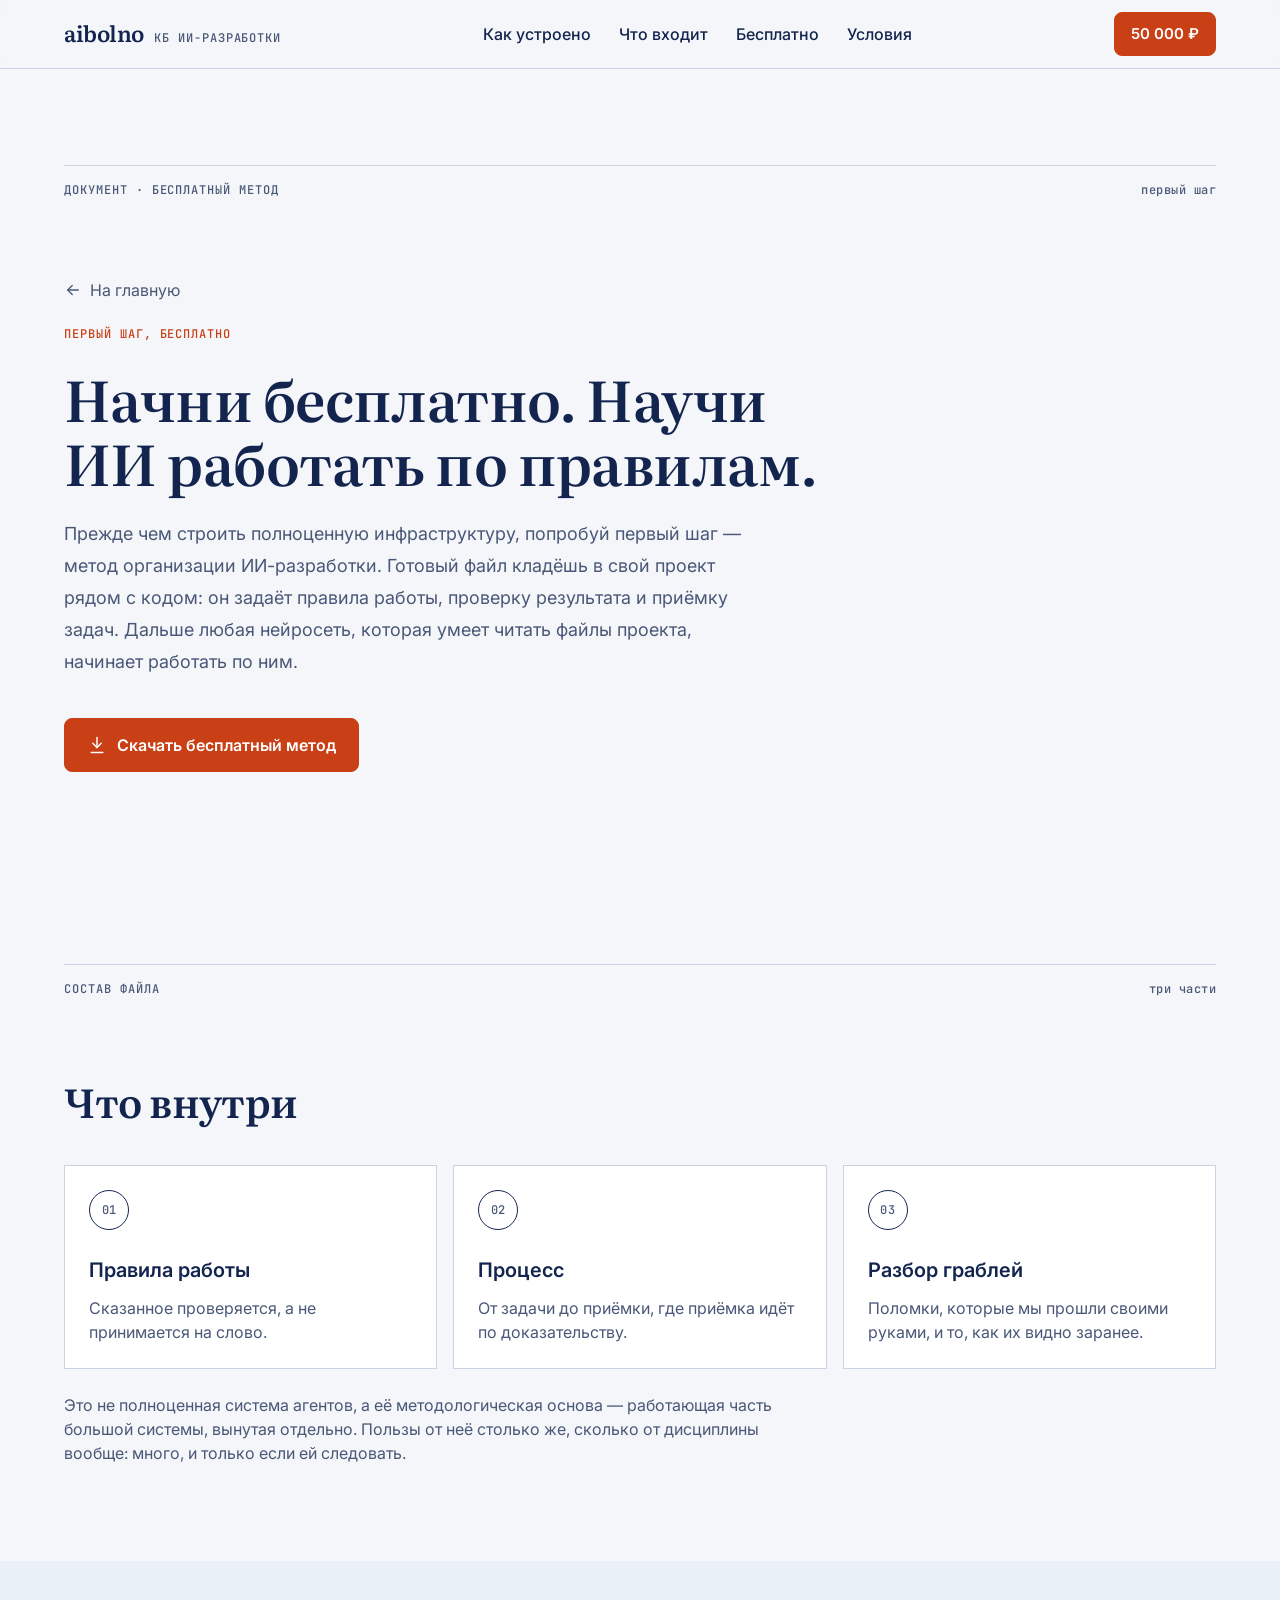
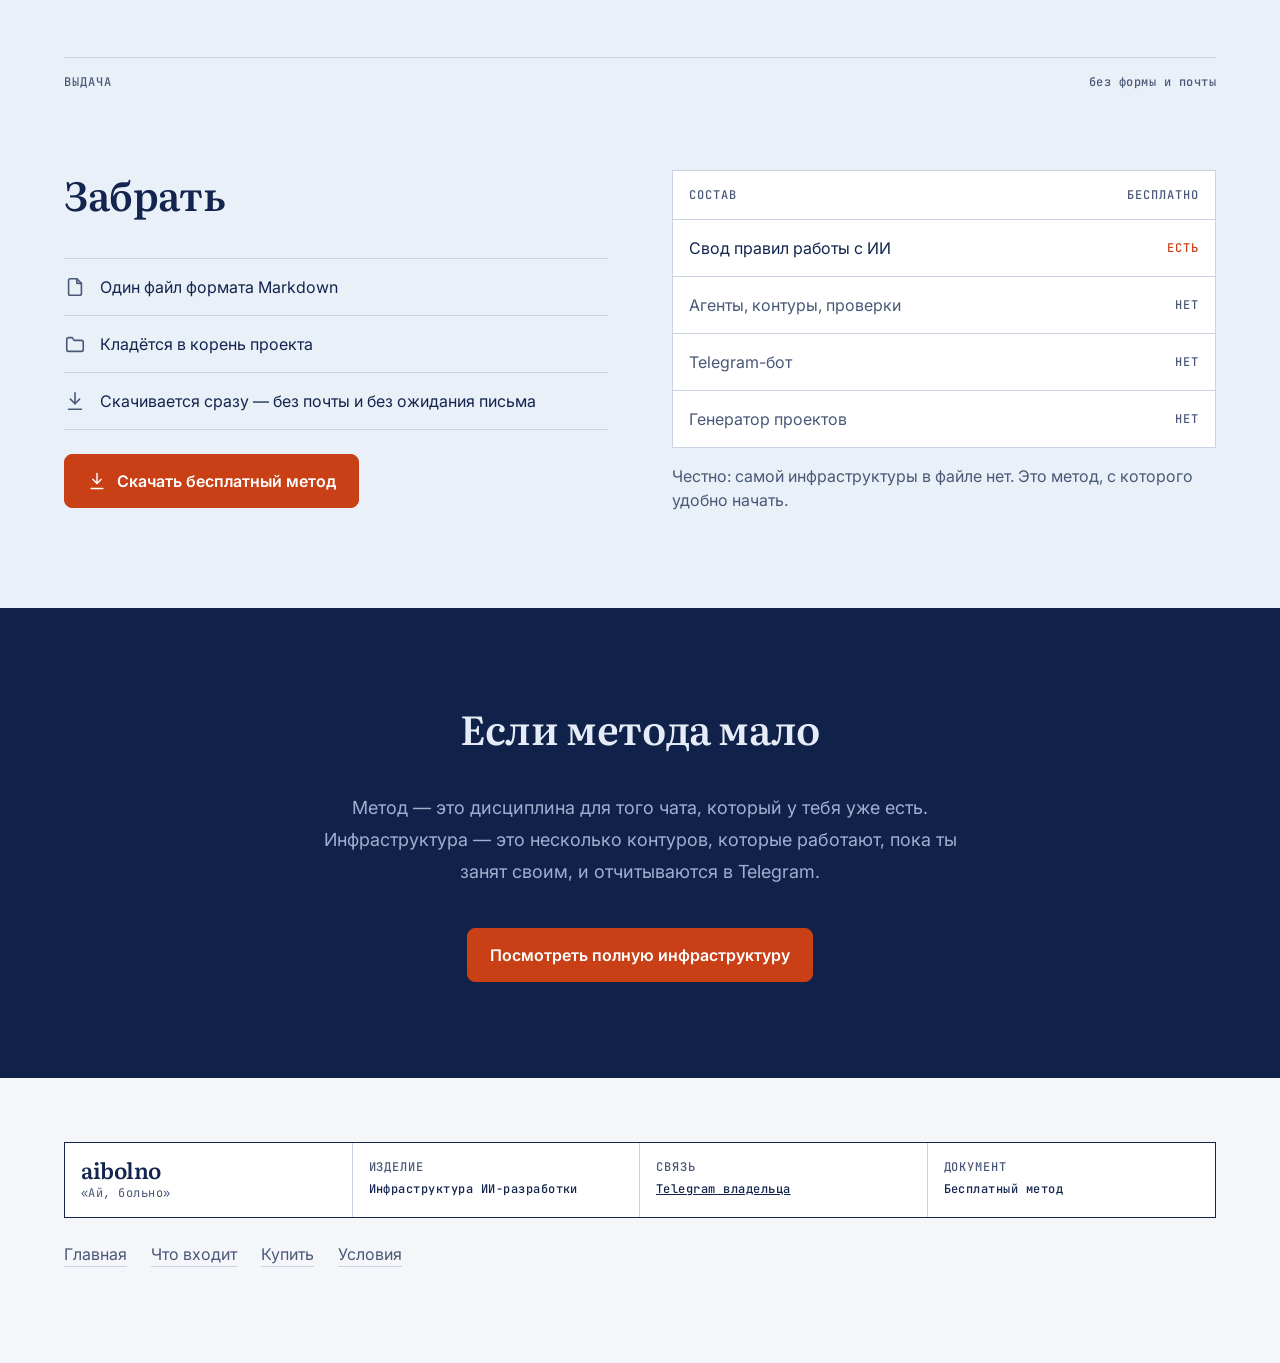
==== metod.html @ f9003f55 "Вёрстка круга 2: мобильный 390 и тёмная тема закрыты Десктоп: подпись «Отказано» получила свой стиль" ====
<!DOCTYPE html>
<html lang="ru">
<head>
<meta charset="utf-8">
<meta name="viewport" content="width=device-width, initial-scale=1">
<title>Бесплатный метод организации ИИ-разработки — aibolno.ru</title>
<meta name="description" content="Первый шаг бесплатно: метод организации ИИ-разработки одним файлом — правила работы, проверка результата, приёмка задач. Кладёшь в свой проект, работает сразу.">
<meta name="theme-color" content="#F4F6F9" media="(prefers-color-scheme: light)">
<meta name="theme-color" content="#0B1530" media="(prefers-color-scheme: dark)">
<link rel="icon" href="favicon.svg" type="image/svg+xml">
<link rel="preconnect" href="https://fonts.googleapis.com">
<link rel="preconnect" href="https://fonts.gstatic.com" crossorigin>
<link href="https://fonts.googleapis.com/css2?family=Inter:wght@400;500;600&family=Literata:opsz,wght@7..72,400;7..72,600&family=JetBrains+Mono:wght@400;500&display=swap" rel="stylesheet">
<link rel="stylesheet" href="design/tokens.css">
<link rel="stylesheet" href="styles.css">
</head>
<body>

<header class="top">
  <div class="wrap">
    <a class="wordmark" href="/">aibolno <small>КБ ИИ-разработки</small></a>
    <nav>
      <a href="index.html#ustroystvo">Как устроено</a>
      <a href="sostav.html">Что входит</a>
      <a href="metod.html" aria-current="page">Бесплатно</a>
      <a href="sostav.html#usloviya">Условия</a>
    </nav>
    <div class="top__buys">
      <a class="btn btn--accent btn--sm" href="oplata.html">50&nbsp;000&nbsp;₽</a>
    </div>
  </div>
</header>

<main>

<section class="sheet">
  <div class="wrap">
    <p class="sheet__head"><span>Документ · бесплатный метод</span><span>первый шаг</span></p>
    <a class="page__back" href="/">
      <svg viewBox="0 0 24 24" fill="none" stroke="currentColor" stroke-width="1.75" stroke-linecap="round" stroke-linejoin="round" aria-hidden="true"><path d="M5 12h14"/><path d="m13 6 6 6-6 6"/></svg>
      На главную</a>
    <p class="eyebrow">Первый шаг, бесплатно</p>
    <h1>Начни бесплатно. Научи ИИ работать по&nbsp;правилам.</h1>
    <p class="lead" style="margin-top:var(--space-3)">Прежде чем строить полноценную инфраструктуру, попробуй первый шаг — метод организации ИИ-разработки. Готовый файл кладёшь в свой проект рядом с кодом: он задаёт правила работы, проверку результата и приёмку задач. Дальше любая нейросеть, которая умеет читать файлы проекта, начинает работать по ним.</p>
    <div class="btns" style="margin-top:var(--space-4)">
      <a class="btn btn--accent" href="#zabrat">
        <svg viewBox="0 0 24 24" fill="none" stroke="currentColor" stroke-width="1.75" stroke-linecap="round" stroke-linejoin="round" aria-hidden="true"><path d="M12 3v12"/><path d="m7 10 5 5 5-5"/><path d="M5 21h14"/></svg>
        Скачать бесплатный метод</a>
    </div>
  </div>
</section>

<section class="sheet">
  <div class="wrap">
    <p class="sheet__head"><span>Состав файла</span><span>три части</span></p>
    <h2 style="margin-bottom:var(--space-4)">Что внутри</h2>
    <div class="steps steps--3">
      <article class="step"><p class="step__n">01</p><h3>Правила работы</h3><p>Сказанное проверяется, а не принимается на слово.</p></article>
      <article class="step"><p class="step__n">02</p><h3>Процесс</h3><p>От задачи до приёмки, где приёмка идёт по доказательству.</p></article>
      <article class="step"><p class="step__n">03</p><h3>Разбор граблей</h3><p>Поломки, которые мы прошли своими руками, и то, как их видно заранее.</p></article>
    </div>
    <p class="note" style="margin-top:var(--space-3); max-width:72ch">Это не полноценная система агентов, а её методологическая основа — работающая часть большой системы, вынутая отдельно. Пользы от неё столько же, сколько от дисциплины вообще: много, и только если ей следовать.</p>
  </div>
</section>

<section class="sheet sheet--soft" id="zabrat">
  <div class="wrap">
    <p class="sheet__head"><span>Выдача</span><span>без формы и почты</span></p>
    <div class="free">
      <div>
        <h2>Забрать</h2>
        <ul class="free__list" style="margin-top:var(--space-4)">
          <li><svg viewBox="0 0 24 24" fill="none" stroke="currentColor" stroke-width="1.75" stroke-linecap="round" stroke-linejoin="round" aria-hidden="true"><path d="M14 3H7a2 2 0 0 0-2 2v14a2 2 0 0 0 2 2h10a2 2 0 0 0 2-2V8Z"/><path d="M14 3v5h5"/></svg>Один файл формата Markdown</li>
          <li><svg viewBox="0 0 24 24" fill="none" stroke="currentColor" stroke-width="1.75" stroke-linecap="round" stroke-linejoin="round" aria-hidden="true"><path d="M3 7a2 2 0 0 1 2-2h4l2 3h8a2 2 0 0 1 2 2v8a2 2 0 0 1-2 2H5a2 2 0 0 1-2-2Z"/></svg>Кладётся в корень проекта</li>
          <li><svg viewBox="0 0 24 24" fill="none" stroke="currentColor" stroke-width="1.75" stroke-linecap="round" stroke-linejoin="round" aria-hidden="true"><path d="M12 3v12"/><path d="m7 10 5 5 5-5"/><path d="M5 21h14"/></svg>Скачивается сразу — без почты и без ожидания письма</li>
        </ul>
        <a class="btn btn--accent" href="files/aibolno-metod.md" download>
          <svg viewBox="0 0 24 24" fill="none" stroke="currentColor" stroke-width="1.75" stroke-linecap="round" stroke-linejoin="round" aria-hidden="true"><path d="M12 3v12"/><path d="m7 10 5 5 5-5"/><path d="M5 21h14"/></svg>
          Скачать бесплатный метод</a>
      </div>
      <div>
        <table class="kit">
          <thead><tr><th>Состав</th><th>Бесплатно</th></tr></thead>
          <tbody>
            <tr class="is-on"><td>Свод правил работы с ИИ</td><td>есть</td></tr>
            <tr class="is-off"><td>Агенты, контуры, проверки</td><td>нет</td></tr>
            <tr class="is-off"><td>Telegram-бот</td><td>нет</td></tr>
            <tr class="is-off"><td>Генератор проектов</td><td>нет</td></tr>
          </tbody>
        </table>
        <p class="note" style="margin-top:var(--space-2)">Честно: самой инфраструктуры в файле нет. Это метод, с которого удобно начать.</p>
      </div>
    </div>
  </div>
</section>

<section class="final">
  <div class="wrap">
    <h2>Если метода мало</h2>
    <p class="lead" style="margin:0 auto var(--space-4); max-width:62ch">Метод — это дисциплина для того чата, который у тебя уже есть. Инфраструктура — это несколько контуров, которые работают, пока ты занят своим, и отчитываются в Telegram.</p>
    <div class="btns">
      <a class="btn btn--accent" href="sostav.html">Посмотреть полную инфраструктуру</a>
    </div>
  </div>
</section>

</main>

<footer>
  <div class="wrap">
    <div class="stampline">
      <div>
        <span class="wordmark">aibolno</span>
        <small>«Ай, больно»</small>
      </div>
      <div><dt>Изделие</dt><dd>Инфраструктура ИИ-разработки</dd></div>
      <div><dt>Связь</dt><dd><a href="https://t.me/Eldar_tri">Telegram владельца</a></dd></div>
      <div><dt>Документ</dt><dd>Бесплатный метод</dd></div>
    </div>
    <nav class="footlinks">
      <a href="/">Главная</a>
      <a href="sostav.html">Что входит</a>
      <a href="oplata.html">Купить</a>
      <a href="sostav.html#usloviya">Условия</a>
    </nav>
  </div>
</footer>

</body>
</html>
---- design/tokens.css ----
/* aibolno.ru — токены макета 22.11.2026, круг 2.
   Источник: приложение «Токены, шрифты, компоненты» к макетам 1440/390.

   Шкала H1 — 56/64 (моб. 36/40): во втором круге дизайнер уменьшил её, чтобы
   заголовок первого листа влез в свою колонку. Шкала одна на весь сайт.

   --bubble-out, --on-bubble-out, --fail, --fail-label в тёмной теме намеренно
   не переопределяются: все четыре живут только внутри окна переписки, а оно по
   макету тёмное в обеих темах («Тёмное окно — всегда на плашке #10224A»). */

:root{
  /* светлая тема — основная */
  --bg:#F4F6F9; --surface:#FFFFFF; --text:#13254F; --text-2:#4A5878;
  --accent:#C93F16; --accent-hover:#A93410; --accent-press:#8C2B0D; --on-accent:#FFFFFF;
  --plate:#10224A; --plate-2:#1B2F55; --on-plate:#E6ECF7; --on-plate-2:#9FB0CF;
  --line:#C9D3E2; --line-strong:#13254F; --line-plate:#24375F;
  --highlight:#EAF0F8; --bubble-out:#DCE6F7; --on-bubble-out:#13254F;
  --fail:#FF7A50; --fail-label:#FF9C7A;
  --warn-bg:#FFF4EE; --warn-line:#F1C4AF; --warn-text:#7A2A0E;

  --font-display:"Literata",Georgia,serif;
  --font-text:"Inter",system-ui,-apple-system,sans-serif;
  --font-mono:"JetBrains Mono",ui-monospace,SFMono-Regular,monospace;

  --h1:56px/64px; --h1-m:36px/40px; --h2:40px/48px; --h2-m:30px/40px;
  --h3:20px/32px; --lead:18px/32px; --body:16px/24px; --label:12px/16px;
  --label-tracking:.08em;

  --space-1:8px; --space-2:16px; --space-3:24px; --space-4:40px; --space-5:64px; --space-6:96px;
  --radius-btn:8px; --radius-window:16px; --radius-drawing:0;
  --container:1200px; --gutter:24px; --page-margin:120px; --page-margin-m:16px;
  --focus-ring:3px solid var(--accent); --focus-offset:3px;
}

/* тёмная тема: по системной настройке, если человек не выбрал светлую руками */
@media (prefers-color-scheme: dark){
  :root:not([data-theme="light"]){
    --bg:#0B1530; --surface:#10224A; --text:#E6ECF7; --text-2:#9FB0CF;
    --accent:#FF6A3D; --accent-hover:#FF835E; --accent-press:#E5582D; --on-accent:#0B1530;
    --plate:#060D20; --plate-2:#1B2F55; --on-plate:#E6ECF7; --on-plate-2:#9FB0CF;
    --line:#24375F; --line-strong:#9FB0CF; --line-plate:#24375F;
    --highlight:#16294F;
    --warn-bg:#2A1A14; --warn-line:#5A3020; --warn-text:#FFC9B3;
  }
}

/* и по прямому выбору — на случай переключателя или системы, которая врёт */
:root[data-theme="dark"]{
  --bg:#0B1530; --surface:#10224A; --text:#E6ECF7; --text-2:#9FB0CF;
  --accent:#FF6A3D; --accent-hover:#FF835E; --accent-press:#E5582D; --on-accent:#0B1530;
  --plate:#060D20; --plate-2:#1B2F55; --on-plate:#E6ECF7; --on-plate-2:#9FB0CF;
  --line:#24375F; --line-strong:#9FB0CF; --line-plate:#24375F;
  --highlight:#16294F;
  --warn-bg:#2A1A14; --warn-line:#5A3020; --warn-text:#FFC9B3;
}
---- styles.css ----
/* aibolno.ru — вёрстка по макетам 1440/390 от 22.11.2026 (круг 2).
   Токены — в design/tokens.css, он подключается первым.

   Два дефекта макета сюда намеренно не перенесены:
   1) на листе 1 нижняя кромка серой панели героя резала полосу фактов —
      здесь полоса фактов вынесена из панели, а панель кончается по контенту;
   2) подпись героя упиралась последним знаком в кромку панели — у подписи
      есть внутренний отступ справа. */

/* ---------- основа ---------- */
*,*::before,*::after{box-sizing:border-box}
html{-webkit-text-size-adjust:100%}
body{
  margin:0; background:var(--bg); color:var(--text);
  font:var(--body) var(--font-text); font-synthesis-weight:none;
  -webkit-font-smoothing:antialiased;
}
img,svg{max-width:100%}
a{color:inherit}
h1,h2,h3,p,ul,ol,figure,table{margin:0}
ul{padding:0;list-style:none}

:where(a,button,summary,[tabindex]):focus-visible{
  outline:var(--focus-ring); outline-offset:var(--focus-offset); border-radius:2px;
}

.wrap{max-width:var(--container); margin:0 auto; padding:0 var(--gutter)}
.sr-only{position:absolute;width:1px;height:1px;overflow:hidden;clip-path:inset(50%);white-space:nowrap}

/* ---------- типографика ---------- */
h1,.h1{font:600 var(--h1) var(--font-display); letter-spacing:-.01em; text-wrap:balance}
h2,.h2{font:600 var(--h2) var(--font-display); letter-spacing:-.01em; text-wrap:balance}
h3,.h3{font:600 var(--h3) var(--font-text)}
.lead{font:400 var(--lead) var(--font-text); color:var(--text-2); max-width:62ch}
.note{font:400 var(--body) var(--font-text); color:var(--text-2)}
.mono{font:500 var(--label) var(--font-mono); letter-spacing:var(--label-tracking); text-transform:uppercase}
b,strong{font-weight:600}
code{font:400 .92em/1.4 var(--font-mono)}

/* ---------- шапка ---------- */
.top{
  position:sticky; top:0; z-index:20;
  background:color-mix(in srgb, var(--bg) 92%, transparent);
  -webkit-backdrop-filter:blur(8px); backdrop-filter:blur(8px);
  border-bottom:1px solid var(--line);
}
.top .wrap{display:flex; align-items:center; gap:var(--space-3); min-height:68px}
.wordmark{
  font:600 22px/1 var(--font-display); letter-spacing:-.02em;
  text-decoration:none; display:flex; align-items:baseline; gap:10px; white-space:nowrap;
}
.wordmark small{font:500 var(--label) var(--font-mono); letter-spacing:var(--label-tracking); color:var(--text-2); text-transform:uppercase}
.top nav{display:flex; gap:var(--space-3); margin-inline:auto}
.top nav a{text-decoration:none; font-weight:500; padding:6px 2px; border-bottom:1.5px solid transparent}
.top nav a:hover{border-bottom-color:var(--accent)}
.top__buys{display:flex; gap:var(--space-1); align-items:center; margin-left:auto}
.top nav + .top__buys{margin-left:0}

/* ---------- кнопки ---------- */
.btn{
  --btn-bg:transparent; --btn-fg:var(--text); --btn-line:var(--line-strong);
  display:inline-flex; align-items:center; justify-content:center; gap:10px;
  padding:14px 22px; border:1.5px solid var(--btn-line); border-radius:var(--radius-btn);
  background:var(--btn-bg); color:var(--btn-fg);
  font:600 var(--body) var(--font-text); text-decoration:none; cursor:pointer;
  transition:background .15s, border-color .15s, color .15s;
}
.btn svg{flex:none; width:20px; height:20px}
.btn--accent{--btn-bg:var(--accent); --btn-fg:var(--on-accent); --btn-line:var(--accent)}
.btn--accent:hover{--btn-bg:var(--accent-hover); --btn-line:var(--accent-hover)}
.btn--accent:active{--btn-bg:var(--accent-press); --btn-line:var(--accent-press)}
.btn--ghost:hover{--btn-line:var(--accent); --btn-fg:var(--accent)}
/* светлая обводка на плашке: по умолчанию ghost красится в тёмный текст */
.sheet--plate .btn--ghost,.final .btn--ghost,.price .btn--ghost{--btn-fg:var(--on-plate); --btn-line:var(--line-plate)}
.btn--sm{padding:9px 16px; font-size:15px}
.btns{display:flex; flex-wrap:wrap; gap:var(--space-2)}

/* ---------- лист: рамка и шапка листа ---------- */
.sheet{padding:var(--space-6) 0}
.sheet--plate{background:var(--plate); color:var(--on-plate)}
.sheet--plate .lead,.sheet--plate .note{color:var(--on-plate-2)}
.sheet--soft{background:var(--highlight)}
.sheet__head{
  display:flex; justify-content:space-between; gap:var(--space-2); align-items:baseline;
  padding-bottom:var(--space-2); border-top:1px solid var(--line);
  padding-top:var(--space-2); margin-bottom:var(--space-5);
  font:500 var(--label) var(--font-mono); letter-spacing:var(--label-tracking);
  text-transform:uppercase; color:var(--text-2);
}
.sheet--plate .sheet__head{border-top-color:var(--line-plate); color:var(--on-plate-2)}
.sheet__head span:last-child{text-align:right; text-transform:none; letter-spacing:.04em}

.eyebrow{
  font:500 var(--label) var(--font-mono); letter-spacing:var(--label-tracking);
  text-transform:uppercase; color:var(--accent); margin-bottom:var(--space-3);
}

/* ---------- лист 1: первый экран ---------- */
.hero__grid{display:grid; grid-template-columns:minmax(0,1fr) minmax(0,1fr); gap:var(--space-5); align-items:start}
.hero h1{margin-bottom:var(--space-3)}
.hero .lead{margin-bottom:var(--space-4)}
.hero .btns{flex-direction:column; align-items:flex-start; gap:var(--space-2)}
.hero__fine{
  margin-top:var(--space-3); padding-right:var(--space-3);
  font:400 var(--label) var(--font-mono); letter-spacing:.04em; color:var(--text-2);
}
/* панель-подложка окна переписки: кончается по своему контенту, полосы фактов
   не касается (в макете она её резала) */
.hero__panel{background:var(--highlight); padding:var(--space-4); border-radius:var(--radius-drawing)}
.hero__panel-note{
  margin-bottom:var(--space-3); text-align:right;
  font:400 var(--label) var(--font-mono); letter-spacing:.04em; color:var(--text-2);
}

.facts{
  display:grid; grid-template-columns:repeat(4,1fr); gap:var(--space-3);
  margin-top:var(--space-5); padding:var(--space-3) 0;
  border-top:1.5px solid var(--line-strong); border-bottom:1px solid var(--line);
}
.facts div{display:flex; align-items:baseline; gap:10px}
.facts b{font:600 34px/1 var(--font-display)}
.facts span{color:var(--text-2)}

.chips{display:flex; flex-wrap:wrap; align-items:center; gap:var(--space-1); margin-top:var(--space-4)}
.chips__label{
  font:500 var(--label) var(--font-mono); letter-spacing:var(--label-tracking);
  text-transform:uppercase; color:var(--text-2); margin-right:var(--space-1);
}
.chip{padding:8px 16px; border:1px solid var(--line); border-radius:999px; background:var(--surface); color:var(--text-2)}

/* ---------- окно переписки («пульт») ---------- */
.win{
  background:var(--plate); color:var(--on-plate);
  border-radius:var(--radius-window); overflow:hidden;
}
.win__bar{
  display:flex; align-items:center; gap:12px; padding:14px var(--space-2);
  border-bottom:1px solid var(--line-plate);
}
.win__bar svg{flex:none; width:22px; height:22px; color:var(--on-plate-2)}
.win__who{display:flex; flex-direction:column; gap:2px; min-width:0}
.win__who b{font-weight:600}
.win__who span{font-size:13px; color:var(--on-plate-2)}
.win__tag{
  margin-left:auto; flex:none; padding:5px 10px; border:1px solid var(--line-plate); border-radius:6px;
  font:400 var(--label) var(--font-mono); letter-spacing:.04em; color:var(--on-plate-2);
}
/* align-items:flex-start — чтобы короткая реплика не растягивалась в пустой
   прямоугольник на всю ширину окна */
.win__body{display:flex; flex-direction:column; align-items:flex-start; gap:12px; padding:var(--space-2)}
.win__day{
  align-self:center; font:500 var(--label) var(--font-mono);
  letter-spacing:var(--label-tracking); color:var(--on-plate-2); padding:4px 0;
}
.msg{
  max-width:84%; padding:12px 14px; border-radius:12px;
  background:var(--plate-2); color:var(--on-plate);
}
.msg time{display:block; margin-top:6px; text-align:right; font:400 var(--label) var(--font-mono); color:var(--on-plate-2)}
.msg--out{align-self:flex-end; background:var(--bubble-out); color:var(--on-bubble-out)}
.msg--out time{color:#5A6B8C}
.msg--fail{border-left:3px solid var(--fail); border-radius:4px 12px 12px 4px}
.msg--fail b,.msg--deny b{
  display:block; margin-bottom:4px; color:var(--fail-label);
  font:500 var(--label) var(--font-mono); letter-spacing:var(--label-tracking); text-transform:uppercase;
}
.msg--late time{color:var(--fail-label)}
.msg__btns{display:flex; gap:var(--space-1); margin-top:10px}
.msg__btns span{padding:6px 12px; border-radius:6px; background:#2C4273; font-size:14px}
.win__sys{
  align-self:center; font:400 var(--label) var(--font-mono);
  letter-spacing:.04em; color:var(--on-plate-2);
}

/* ---------- лист 3: схема работы ---------- */
.flow{border:1px solid var(--line-plate); padding:var(--space-3)}
.flow__in{
  display:flex; align-items:center; justify-content:space-between; gap:var(--space-2);
  padding:16px var(--space-2); border:1px solid var(--line-plate); margin-bottom:var(--space-3);
  font:500 var(--label) var(--font-mono); letter-spacing:var(--label-tracking); text-transform:uppercase;
}
.flow__in svg{width:20px; height:20px; color:var(--accent)}
.flow__steps{display:grid; grid-template-columns:repeat(4,1fr); gap:var(--space-2)}
.flow__steps li{border:1px dashed var(--line-plate); padding:var(--space-2)}
.flow__steps i{display:block; font-style:normal; margin-bottom:10px; font:400 var(--label) var(--font-mono); color:var(--on-plate-2)}
.flow__steps b{display:block; margin-bottom:8px}
.flow__steps p{color:var(--on-plate-2)}
.flow__out{
  display:flex; align-items:center; gap:14px; margin-top:var(--space-2);
  padding:16px var(--space-2); background:var(--bg); color:var(--text); border-left:3px solid var(--accent);
}
.flow__out i{font-style:normal; color:var(--accent); font:500 var(--label) var(--font-mono)}
.flow__out p{color:var(--text-2)}
.flow__out b{margin-right:6px}
.caption{margin-top:var(--space-3); font:400 var(--label) var(--font-mono); letter-spacing:.04em; color:var(--text-2)}
.sheet--plate .caption{color:var(--on-plate-2)}

/* ---------- лист 4: день и пять состояний ---------- */
.split{display:grid; grid-template-columns:minmax(0,1fr) minmax(0,1fr); gap:var(--space-5); align-items:start}
.when{width:100%; border-collapse:collapse}
.when tr{border-bottom:1px solid var(--line)}
.when tr:first-child{border-top:1px solid var(--line)}
.when th{
  width:100px; padding:16px 0; text-align:left; vertical-align:top; color:var(--accent);
  font:500 var(--label) var(--font-mono); letter-spacing:var(--label-tracking); text-transform:uppercase;
}
.when td{padding:16px 0}
.when tr:last-child td{font-weight:600}

.states{display:grid; grid-template-columns:repeat(5,1fr); gap:var(--space-2); margin-top:var(--space-5)}
/* высота карточек состояния — по самой длинной, а не жёстко заданная:
   фиксированные 230px резали пятую реплику */
.states figure{display:flex; flex-direction:column}
.states .win{flex:1; min-height:230px; display:flex; flex-direction:column}
.states .win__body{flex:1; justify-content:flex-end; align-items:stretch; gap:8px}
.states .win__bar{padding:10px 14px; font:400 var(--label) var(--font-mono); letter-spacing:.04em; color:var(--on-plate-2)}
.states .msg{max-width:100%; font-size:15px}
.states figcaption{display:flex; gap:8px; margin-top:12px; font-weight:600}
.states figcaption i{font-style:normal; color:var(--accent); font:500 var(--label)/1.6 var(--font-mono)}

/* ---------- лист 5: ведомость сравнения ---------- */
.table-scroll{overflow-x:auto; -webkit-overflow-scrolling:touch}
.ved{width:100%; border-collapse:collapse; background:var(--surface); min-width:760px}
.ved th,.ved td{padding:16px var(--space-2); text-align:left; border:1px solid var(--line); vertical-align:top}
.ved thead th{
  font:500 var(--label) var(--font-mono); letter-spacing:var(--label-tracking);
  text-transform:uppercase; color:var(--text-2); font-weight:500;
}
.ved tbody th{font-weight:600; width:24%}
.ved td{color:var(--text-2)}
.ved .is-us{background:var(--highlight); color:var(--text); font-weight:600}
.ved thead .is-us{
  background:var(--plate); color:var(--on-plate); border-color:var(--plate);
  font:600 18px/1.2 var(--font-display); letter-spacing:-.01em; text-transform:none;
}
.table-hint{display:none; margin-bottom:var(--space-2); font:400 var(--label) var(--font-mono); letter-spacing:.04em; color:var(--text-2)}

.boxes{display:grid; grid-template-columns:repeat(2,1fr); gap:var(--space-3); margin-top:var(--space-4)}
.box{background:var(--surface); border:1px solid var(--line); border-top:3px solid var(--line-strong); padding:var(--space-3)}
.box--warn{background:var(--warn-bg); border-color:var(--warn-line); border-top-color:var(--accent); color:var(--warn-text)}
.box h3{display:flex; align-items:center; gap:10px; margin-bottom:var(--space-2)}
.box h3 svg{width:20px; height:20px; color:var(--accent)}
.box li{position:relative; padding-left:20px; margin-top:12px; color:var(--text-2)}
.box--warn li{color:var(--warn-text)}
.box li::before{content:"•"; position:absolute; left:4px; color:var(--text-2)}

/* ---------- лист 6: ввод в эксплуатацию ---------- */
.steps{display:grid; grid-template-columns:repeat(4,1fr); gap:var(--space-2)}
.step{background:var(--surface); border:1px solid var(--line); padding:var(--space-3)}
.step__n{
  display:grid; place-items:center; width:40px; height:40px; margin-bottom:var(--space-3);
  border:1px solid var(--line-strong); border-radius:999px;
  font:500 var(--label) var(--font-mono); letter-spacing:.04em;
}
.step h3{margin-bottom:10px}
.step p{color:var(--text-2)}
.step--last{background:var(--plate); color:var(--on-plate); border-color:var(--plate)}
.step--last .step__n{border-color:var(--line-plate)}
.step--last p{color:var(--on-plate-2)}

.req{display:grid; grid-template-columns:minmax(0,1fr) minmax(0,1fr); gap:var(--space-3); margin-top:var(--space-4); align-items:start}
.req table{width:100%; border-collapse:collapse; background:var(--surface); border:1px solid var(--line)}
.req caption{
  padding:16px var(--space-2); text-align:left; border:1px solid var(--line); border-bottom:0;
  font:500 var(--label) var(--font-mono); letter-spacing:var(--label-tracking);
  text-transform:uppercase; color:var(--text-2);
}
.req td{padding:16px var(--space-2); border-top:1px solid var(--line)}
.req td:first-child{width:52px; color:var(--text-2); font:400 var(--label) var(--font-mono)}
.warnbox{
  display:flex; gap:14px; padding:var(--space-3);
  background:var(--warn-bg); border-left:3px solid var(--accent); color:var(--warn-text);
}
.warnbox svg{flex:none; width:22px; height:22px; color:var(--accent)}
.warnbox b{display:block; margin-bottom:8px}

/* ---------- лист 7: бесплатный метод ---------- */
.free{display:grid; grid-template-columns:minmax(0,1fr) minmax(0,1fr); gap:var(--space-5); align-items:start}
.free__list li{display:flex; align-items:center; gap:14px; padding:16px 0; border-bottom:1px solid var(--line)}
.free__list li:first-child{border-top:1px solid var(--line)}
.free__list svg{flex:none; width:22px; height:22px; color:var(--text-2)}
.free .btn{margin-top:var(--space-3)}
.kit{width:100%; border-collapse:collapse; border:1px solid var(--line); background:var(--surface)}
/* шапка ведомости — строкой thead, а не caption: caption с display:flex
   сжимался по содержимому и не доходил до правой кромки таблицы */
.kit thead th{
  padding:16px var(--space-2); text-align:left; border-bottom:1px solid var(--line);
  font:500 var(--label) var(--font-mono); letter-spacing:var(--label-tracking);
  text-transform:uppercase; color:var(--text-2); font-weight:500;
}
.kit thead th:last-child{text-align:right}
.kit td{padding:16px var(--space-2); border-top:1px solid var(--line)}
.kit td:last-child{text-align:right; color:var(--text-2); font:500 var(--label) var(--font-mono); letter-spacing:var(--label-tracking); text-transform:uppercase}
.kit tr.is-off td{color:var(--text-2)}
.kit tr.is-on td:last-child{color:var(--accent)}

/* ---------- лист 8: чем доказано ---------- */
.proof{display:grid; grid-template-columns:minmax(0,1.1fr) minmax(0,.9fr); gap:var(--space-5); align-items:start}
.status{display:flex; border:1px solid var(--line-plate)}
.status dt,.status dd{
  margin:0; padding:16px var(--space-2);
  font:500 var(--label) var(--font-mono); letter-spacing:var(--label-tracking); text-transform:uppercase;
}
.status dt{flex:1; color:var(--on-plate-2)}
.status dd{background:var(--plate-2); color:var(--on-plate); border-left:1px solid var(--line-plate)}
.nothing{margin-top:var(--space-2); padding:var(--space-3); background:var(--plate-2)}
.nothing b{
  display:block; margin-bottom:8px; color:var(--on-plate-2);
  font:500 var(--label) var(--font-mono); letter-spacing:var(--label-tracking); text-transform:uppercase;
}
/* subgrid: подписи трёх отметок стоят на одной линии, даже когда заголовок переносится */
.marks{display:grid; grid-template-columns:repeat(3,1fr); grid-template-rows:auto auto auto; gap:var(--space-3); margin-top:var(--space-4); padding-top:var(--space-4); border-top:1px solid var(--line-plate)}
.marks > div{display:grid; grid-template-rows:subgrid; grid-row:span 3; row-gap:0}
.marks svg{width:24px; height:24px; color:var(--on-plate-2); margin-bottom:12px}
.marks b{display:block; margin-bottom:6px}
.marks span{color:var(--on-plate-2)}

/* ---------- лист 9: спецификация, цена, вопросы ---------- */
.spec{display:grid; grid-template-columns:minmax(0,1fr) minmax(0,1fr); gap:var(--space-3); align-items:start}
.spec table{width:100%; border-collapse:collapse; background:var(--surface); border:1px solid var(--line-strong)}
.spec thead th{
  padding:16px var(--space-2); text-align:left; border-bottom:1px solid var(--line-strong);
  font:500 var(--label) var(--font-mono); letter-spacing:var(--label-tracking);
  text-transform:uppercase; color:var(--text-2); font-weight:500;
}
.spec thead th:last-child,.spec tbody td:last-child{text-align:right}
.spec tbody td{padding:14px var(--space-2); border-top:1px solid var(--line)}
.spec tbody td:first-child{width:60px; color:var(--text-2); font:400 var(--label) var(--font-mono)}
.spec tbody td:last-child{font:500 var(--label) var(--font-mono); letter-spacing:var(--label-tracking); white-space:nowrap}
/* подвал спецификации: у штампа ОТК своя ячейка — в первом круге он лежал
   поверх колонки «Кол.» и закрывал величины */
.spec tfoot td{
  padding:var(--space-2); border-top:1px solid var(--line-strong); border-right:1px solid var(--line);
  vertical-align:middle; color:var(--text-2);
  font:500 var(--label) var(--font-mono); letter-spacing:var(--label-tracking); text-transform:uppercase;
}
.spec tfoot td:last-child{border-right:0; width:124px; text-align:center}
.stamp{display:inline-grid; place-items:center; width:88px; height:88px; color:var(--accent)}
.stamp svg{width:88px; height:88px}

.price{background:var(--plate); color:var(--on-plate); padding:var(--space-4); height:100%}
.price__label{font:500 var(--label) var(--font-mono); letter-spacing:var(--label-tracking); text-transform:uppercase; color:var(--on-plate-2)}
.price__sum{margin:var(--space-2) 0; font:600 64px/1 var(--font-display); letter-spacing:-.02em}
.price p{color:var(--on-plate-2)}
.price .btn{width:100%; margin:var(--space-3) 0}
.price__how{padding-top:var(--space-3); border-top:1px solid var(--line-plate)}
.price__how b{display:block; margin-bottom:8px}

.faq{display:grid; grid-template-columns:minmax(0,1fr) minmax(0,1.6fr); gap:var(--space-5); margin-top:var(--space-6); align-items:start}
.faq__list{border-top:1px solid var(--line-strong)}
.faq details{border-bottom:1px solid var(--line)}
.faq summary{
  display:flex; align-items:center; justify-content:space-between; gap:var(--space-2);
  padding:20px 0; font-weight:600; cursor:pointer; list-style:none;
}
.faq summary::-webkit-details-marker{display:none}
.faq summary::after{content:"+"; color:var(--accent); font:500 20px/1 var(--font-mono)}
.faq details[open] summary::after{content:"×"; font-size:24px}
.faq p{padding:0 0 20px; color:var(--text-2); max-width:70ch}

/* ---------- финал и подвал ---------- */
.final{background:var(--plate); color:var(--on-plate); padding:var(--space-6) 0; text-align:center}
.final h2{max-width:20ch; margin:0 auto var(--space-4)}
.final .lead,.final .note{color:var(--on-plate-2)}
.final .btns{justify-content:center}
.final__fine{margin-top:var(--space-3); font:400 var(--label) var(--font-mono); letter-spacing:.04em; color:var(--on-plate-2)}

footer{padding:var(--space-5) 0 var(--space-6)}
.stampline{display:grid; grid-template-columns:repeat(4,1fr); border:1px solid var(--line-strong); background:var(--surface)}
.stampline div{padding:var(--space-2); border-right:1px solid var(--line)}
.stampline div:last-child{border-right:0}
.stampline dt{
  font:500 var(--label) var(--font-mono); letter-spacing:var(--label-tracking);
  text-transform:uppercase; color:var(--text-2); margin-bottom:6px;
}
.stampline dd{margin:0; font:500 var(--label) var(--font-mono); letter-spacing:.04em}
.stampline .wordmark{display:block; margin-bottom:4px}
.stampline small{display:block; font:400 var(--label) var(--font-mono); color:var(--text-2); letter-spacing:.04em}
.footlinks{display:flex; flex-wrap:wrap; gap:var(--space-3); margin-top:var(--space-3); color:var(--text-2)}
.footlinks a{text-decoration:none; border-bottom:1px solid var(--line)}
.footlinks a:hover{border-bottom-color:var(--accent)}

/* ---------- внутренние страницы ---------- */
.page{padding:var(--space-5) 0 var(--space-6)}
.page h1{margin-bottom:var(--space-3)}
.page h2{font:600 var(--h3) var(--font-text); margin:var(--space-4) 0 var(--space-2)}
.page p{margin-bottom:var(--space-2); color:var(--text-2); max-width:72ch}
.page p b,.page p strong{color:var(--text)}
.page ul{margin-bottom:var(--space-2)}
.page li{position:relative; padding-left:20px; margin-top:10px; color:var(--text-2)}
.page li::before{content:"•"; position:absolute; left:4px}
.page__back{display:inline-flex; align-items:center; gap:8px; margin-bottom:var(--space-3); text-decoration:none; color:var(--text-2)}
.page__back svg{width:18px; height:18px; transform:rotate(180deg)}
.page__back:hover{color:var(--accent)}

/* ---------- внутренние страницы: разделы и схемы ---------- */
.parts{display:grid; gap:var(--space-5)}
.part{
  display:grid; grid-template-columns:minmax(0,1fr) minmax(0,1fr);
  gap:var(--space-4); align-items:start;
  padding-top:var(--space-4); border-top:1px solid var(--line);
}
.part--wide{grid-template-columns:minmax(0,1fr)}
.part h3{font:600 var(--h3) var(--font-text); margin-bottom:var(--space-2)}
.part p{color:var(--text-2); margin-bottom:var(--space-2); max-width:62ch}
.part p:last-child{margin-bottom:0}
.part figure{margin:0}
.part figcaption{margin-top:12px; font:400 var(--label) var(--font-mono); letter-spacing:.04em; color:var(--text-2)}

/* общая рамка схемы: та же чертёжная рамка, что у таблиц */
/* min-width:0 — без него схема как элемент сетки не сжимается уже своего
   min-content, и терминал с white-space:pre вылезает за край экрана */
.scheme{min-width:0; background:var(--surface); border:1px solid var(--line-strong)}
.part > *{min-width:0}
.scheme__head{
  padding:12px var(--space-2); border-bottom:1px solid var(--line);
  font:500 var(--label) var(--font-mono); letter-spacing:var(--label-tracking);
  text-transform:uppercase; color:var(--text-2);
}
.scheme__note{
  padding:12px var(--space-2); border-top:1px dashed var(--line);
  font:400 var(--label) var(--font-mono); letter-spacing:.04em; color:var(--text-2);
}
.scheme .win{border-radius:0}
/* подсказка про боковую прокрутку нужна только там, где строка не влезла */
.scheme__note.is-hint{display:none}

.iso div{padding:14px var(--space-2); border-top:1px solid var(--line)}
.iso div:first-child{border-top:0}
.iso b{display:block; margin-bottom:4px}
.iso span{font:400 var(--label) var(--font-mono); letter-spacing:.04em; color:var(--text-2)}

.roles{display:grid; grid-template-columns:repeat(2,1fr)}
.roles div{
  display:flex; justify-content:space-between; align-items:baseline; gap:var(--space-1);
  padding:12px var(--space-2); border-top:1px solid var(--line); border-right:1px solid var(--line);
}
.roles div:nth-child(2n){border-right:0}
.roles i{font-style:normal; white-space:nowrap; font:400 var(--label) var(--font-mono); letter-spacing:.04em; color:var(--text-2)}
.roles i.is-strong{color:var(--accent)}

.term{
  margin:0; padding:var(--space-2); background:var(--plate); color:var(--on-plate);
  font:400 13px/1.7 var(--font-mono); white-space:pre; overflow-x:auto;
}
.term .dim{color:var(--on-plate-2)}
.term .stop{color:var(--fail-label)}

.toc{display:grid; grid-template-columns:repeat(2,1fr)}
.toc div{
  display:flex; gap:12px; padding:10px var(--space-2); color:var(--text-2);
  border-top:1px solid var(--line); border-right:1px solid var(--line);
}
.toc div:nth-child(2n){border-right:0}
.toc em{font-style:normal; min-width:18px; font:400 var(--label) var(--font-mono); color:var(--text-2)}
.toc .is-app{color:var(--text); font-weight:500}

.terms{background:var(--surface); border:1px solid var(--line); border-left:3px solid var(--line-strong); padding:var(--space-3)}
.terms p{color:var(--text-2); max-width:72ch}
.terms p + p{margin-top:var(--space-2)}

.steps--3{grid-template-columns:repeat(3,1fr)}
.msg--deny{border-left:3px solid var(--fail); border-radius:4px 12px 12px 4px}
.msg--note{
  align-self:center; max-width:100%; text-align:center; font-size:14px;
  background:transparent; border:1px dashed var(--line-plate); color:var(--on-plate-2);
}
.tg__list li{margin-top:6px}
.tg__list li:first-child{margin-top:0}

/* ---------- 1024 ---------- */
@media (max-width:1024px){
  :root{--h1:44px/52px; --h2:32px/40px}
  .hero__grid,.split,.free,.proof,.spec,.faq,.req{grid-template-columns:minmax(0,1fr); gap:var(--space-4)}
  .flow__steps,.states,.steps{grid-template-columns:repeat(2,1fr)}
  .facts{grid-template-columns:repeat(2,1fr)}
  .states .win{height:auto; min-height:180px}
  .price{height:auto}
  .sheet{padding:var(--space-5) 0}
  .part{grid-template-columns:minmax(0,1fr); gap:var(--space-3)}
  .steps--3{grid-template-columns:repeat(2,1fr)}
}

/* ---------- 640 ---------- */
@media (max-width:640px){
  :root{--h1:var(--h1-m); --h2:var(--h2-m); --gutter:var(--page-margin-m)}
  .top .wrap{min-height:60px; gap:var(--space-1)}
  .top nav{display:none}
  .wordmark{font-size:20px}
  .wordmark small{display:none}
  .flow__steps,.states,.steps,.steps--3,.boxes,.facts,.marks,.stampline,.roles,.toc{grid-template-columns:minmax(0,1fr)}
  .roles div,.toc div{border-right:0}
  .facts{gap:var(--space-2)}
  .stampline div{border-right:0; border-bottom:1px solid var(--line)}
  .stampline div:last-child{border-bottom:0}
  .hero__panel{padding:var(--space-2)}
  /* на узком экране метка выдавливает имя окна в столбик — она уже сказана
     подписью над панелью, поэтому внутри шапки её убираем */
  .win__tag{display:none}
  /* карточки состояний стоят в столбик — равнять их по высоте больше не надо */
  .states .win{min-height:0}
  .hero .btns .btn{width:100%}
  .table-hint{display:block}
  /* самая длинная строка терминала — 63 знака, на 390 она не влезает ни при каком
     читаемом кегле: поджимаем шрифт и поля, а остаток честно листается вбок */
  .term{font-size:11px; padding:12px}
  .scheme__note.is-hint{display:block}
  .price__sum{font-size:48px}
  /* блочная ячейка подвала заводила собственную анонимную колонку и распирала
     спецификацию за край экрана — на узком держим её обычной ячейкой таблицы
     и поджимаем поля */
  .spec thead th,.spec tbody td,.spec tfoot td{padding-left:12px; padding-right:12px}
  .spec tfoot td:last-child{width:96px}
  .stamp,.stamp svg{width:72px; height:72px}
  .final h2{text-align:left}
  .final .btns{justify-content:stretch}
  .final .btn{width:100%}
}

/* ---------- печать и бережный режим ---------- */
@media (prefers-reduced-motion:reduce){*{transition:none!important; animation:none!important}}
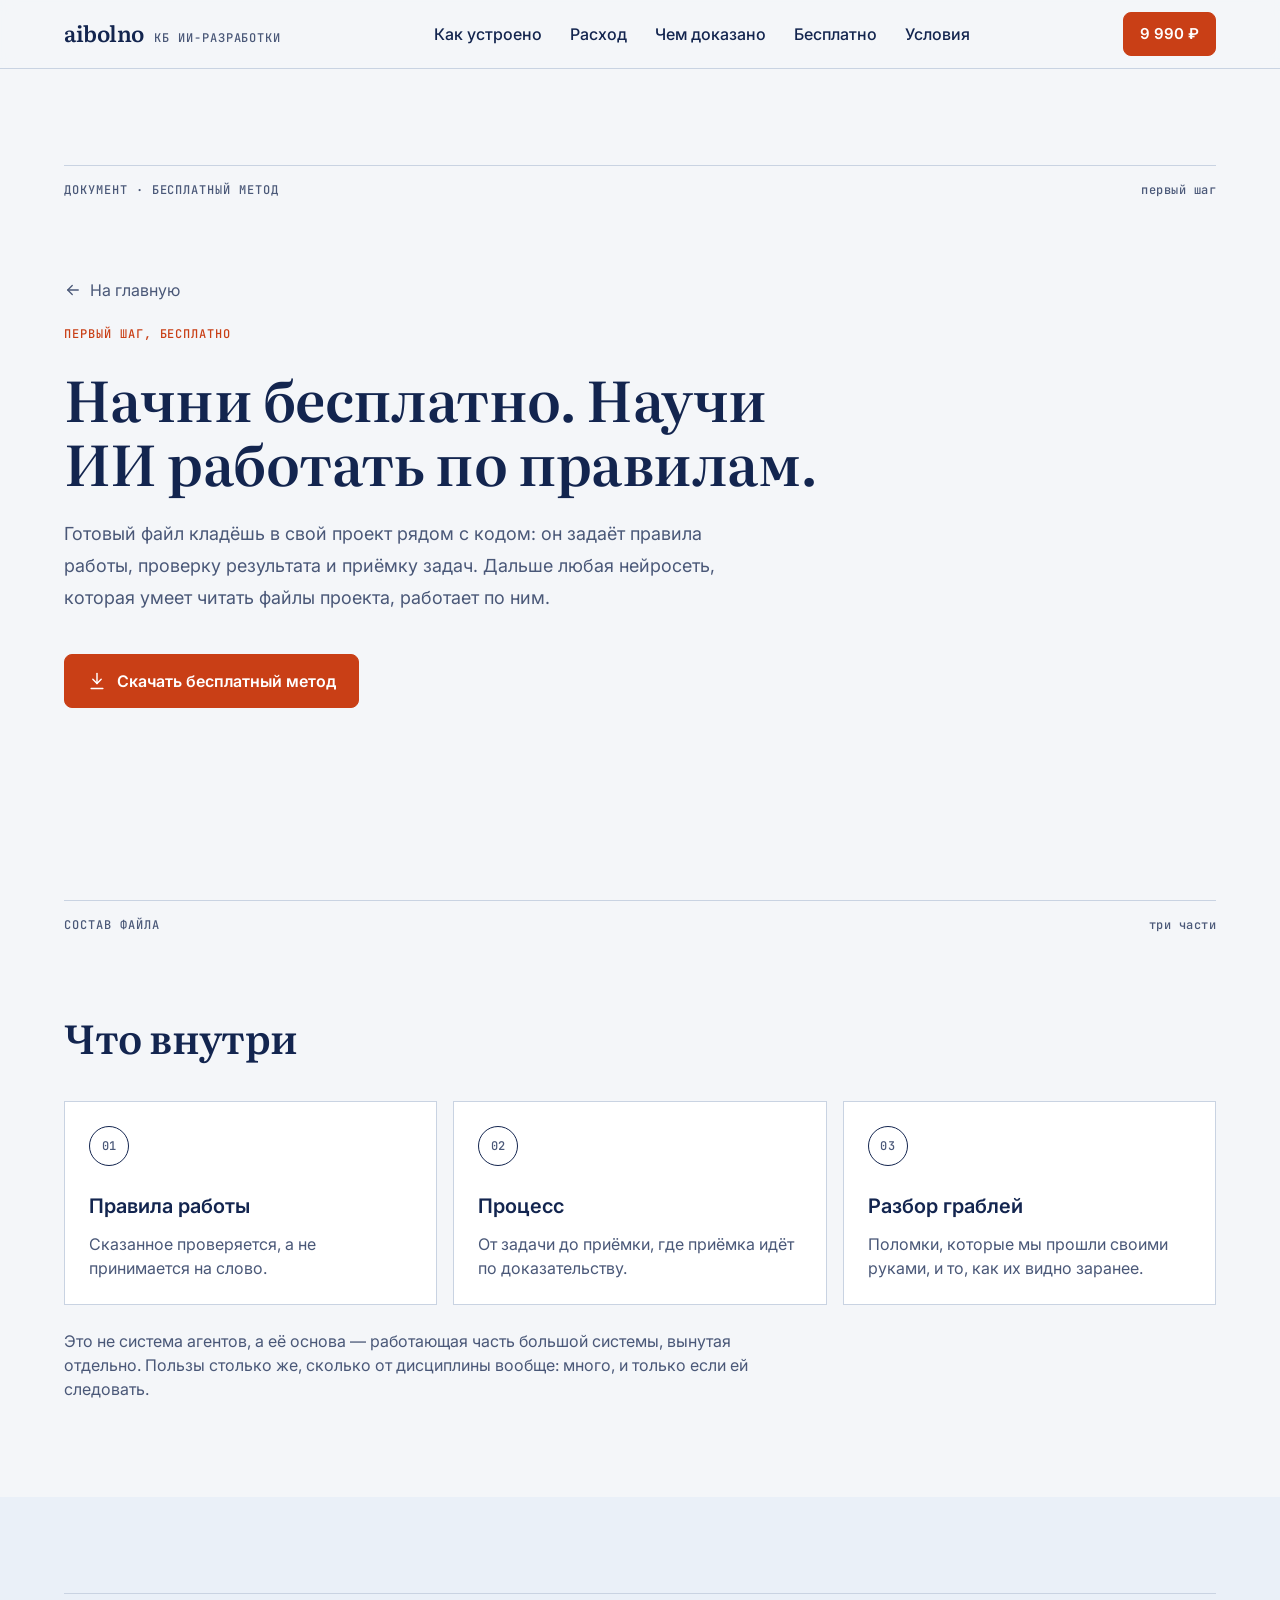
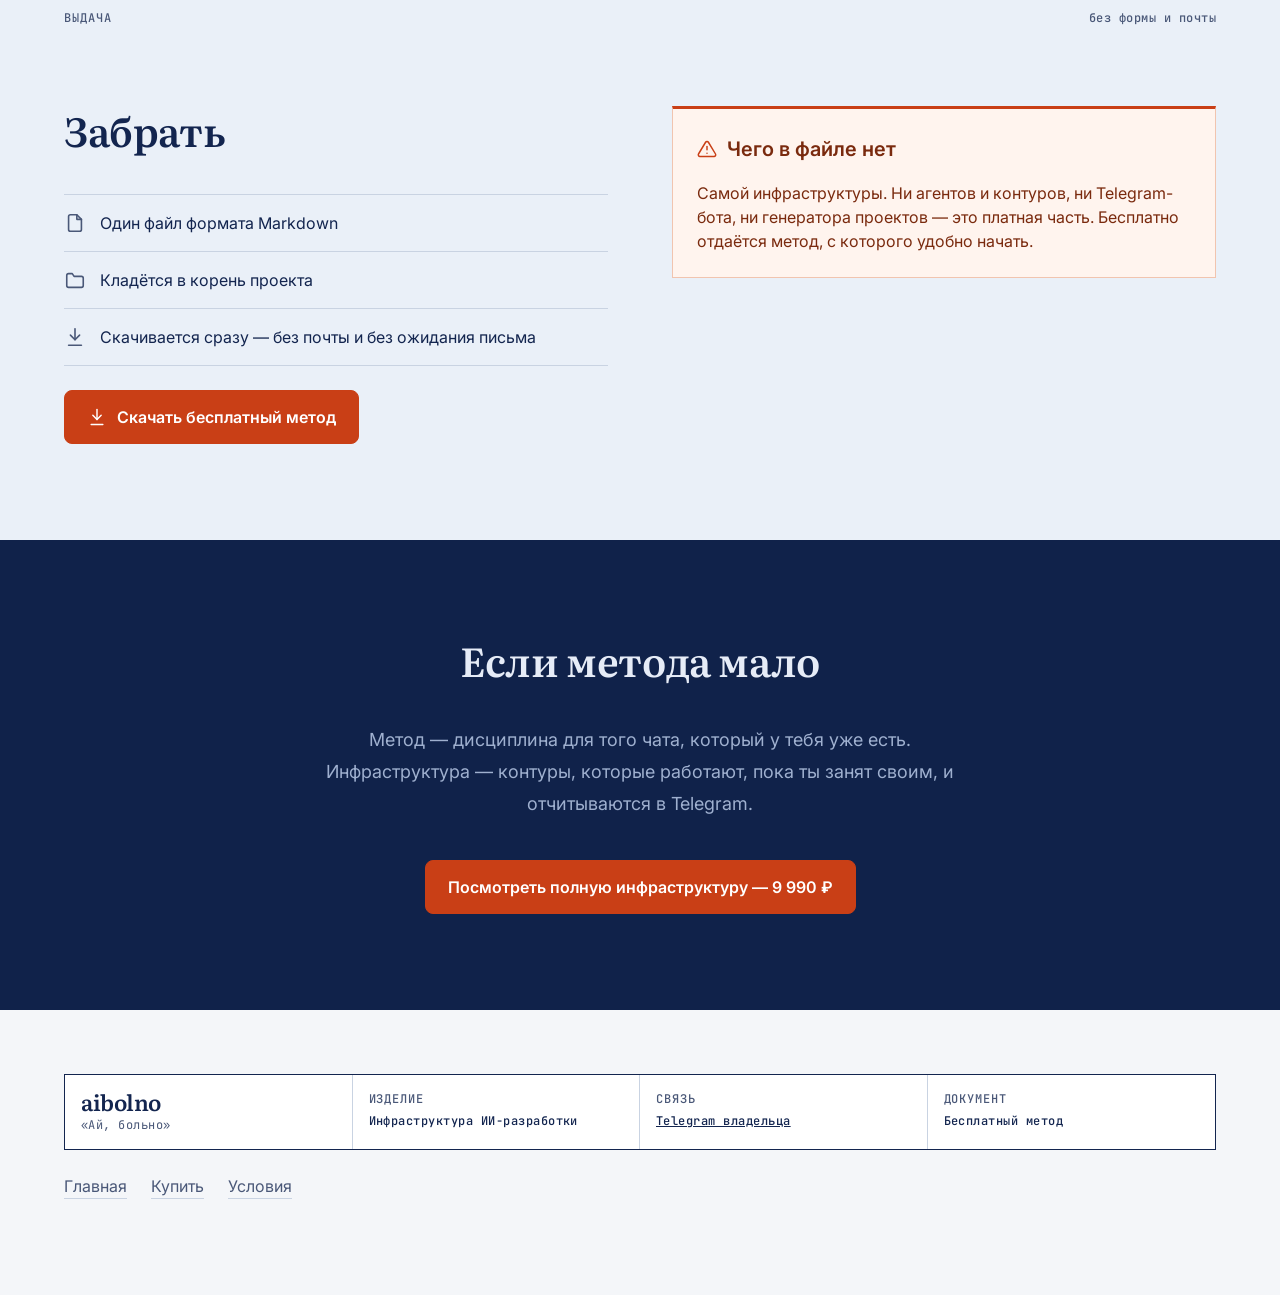
==== commit 62d19f94: "Переработка 22.11: главная мысль — реализовать идеи, не сидя за компом Первый экран продаёт не инфра" ====
--- a/metod.html
+++ b/metod.html
@@ -21,12 +21,13 @@
     <a class="wordmark" href="/">aibolno <small>КБ ИИ-разработки</small></a>
     <nav>
       <a href="index.html#ustroystvo">Как устроено</a>
-      <a href="sostav.html">Что входит</a>
+      <a href="index.html#rashod">Расход</a>
+      <a href="index.html#dokazano">Чем доказано</a>
       <a href="metod.html" aria-current="page">Бесплатно</a>
-      <a href="sostav.html#usloviya">Условия</a>
+      <a href="oplata.html#usloviya">Условия</a>
     </nav>
     <div class="top__buys">
-      <a class="btn btn--accent btn--sm" href="oplata.html">50&nbsp;000&nbsp;₽</a>
+      <a class="btn btn--accent btn--sm" href="oplata.html">9&nbsp;990&nbsp;₽</a>
     </div>
   </div>
 </header>
@@ -41,7 +42,7 @@
       На главную</a>
     <p class="eyebrow">Первый шаг, бесплатно</p>
     <h1>Начни бесплатно. Научи ИИ работать по&nbsp;правилам.</h1>
-    <p class="lead" style="margin-top:var(--space-3)">Прежде чем строить полноценную инфраструктуру, попробуй первый шаг — метод организации ИИ-разработки. Готовый файл кладёшь в свой проект рядом с кодом: он задаёт правила работы, проверку результата и приёмку задач. Дальше любая нейросеть, которая умеет читать файлы проекта, начинает работать по ним.</p>
+    <p class="lead" style="margin-top:var(--space-3)">Готовый файл кладёшь в свой проект рядом с кодом: он задаёт правила работы, проверку результата и приёмку задач. Дальше любая нейросеть, которая умеет читать файлы проекта, работает по ним.</p>
     <div class="btns" style="margin-top:var(--space-4)">
       <a class="btn btn--accent" href="#zabrat">
         <svg viewBox="0 0 24 24" fill="none" stroke="currentColor" stroke-width="1.75" stroke-linecap="round" stroke-linejoin="round" aria-hidden="true"><path d="M12 3v12"/><path d="m7 10 5 5 5-5"/><path d="M5 21h14"/></svg>
@@ -59,7 +60,7 @@
       <article class="step"><p class="step__n">02</p><h3>Процесс</h3><p>От задачи до приёмки, где приёмка идёт по доказательству.</p></article>
       <article class="step"><p class="step__n">03</p><h3>Разбор граблей</h3><p>Поломки, которые мы прошли своими руками, и то, как их видно заранее.</p></article>
     </div>
-    <p class="note" style="margin-top:var(--space-3); max-width:72ch">Это не полноценная система агентов, а её методологическая основа — работающая часть большой системы, вынутая отдельно. Пользы от неё столько же, сколько от дисциплины вообще: много, и только если ей следовать.</p>
+    <p class="note" style="margin-top:var(--space-3); max-width:72ch">Это не система агентов, а её основа — работающая часть большой системы, вынутая отдельно. Пользы столько же, сколько от дисциплины вообще: много, и только если ей следовать.</p>
   </div>
 </section>
 
@@ -78,17 +79,9 @@
           <svg viewBox="0 0 24 24" fill="none" stroke="currentColor" stroke-width="1.75" stroke-linecap="round" stroke-linejoin="round" aria-hidden="true"><path d="M12 3v12"/><path d="m7 10 5 5 5-5"/><path d="M5 21h14"/></svg>
           Скачать бесплатный метод</a>
       </div>
-      <div>
-        <table class="kit">
-          <thead><tr><th>Состав</th><th>Бесплатно</th></tr></thead>
-          <tbody>
-            <tr class="is-on"><td>Свод правил работы с ИИ</td><td>есть</td></tr>
-            <tr class="is-off"><td>Агенты, контуры, проверки</td><td>нет</td></tr>
-            <tr class="is-off"><td>Telegram-бот</td><td>нет</td></tr>
-            <tr class="is-off"><td>Генератор проектов</td><td>нет</td></tr>
-          </tbody>
-        </table>
-        <p class="note" style="margin-top:var(--space-2)">Честно: самой инфраструктуры в файле нет. Это метод, с которого удобно начать.</p>
+      <div class="box box--warn">
+        <h3><svg viewBox="0 0 24 24" fill="none" stroke="currentColor" stroke-width="1.75" stroke-linecap="round" stroke-linejoin="round" aria-hidden="true"><path d="M12 9v4"/><path d="M12 17h.01"/><path d="M10.3 3.9 1.8 18a2 2 0 0 0 1.7 3h17a2 2 0 0 0 1.7-3L13.7 3.9a2 2 0 0 0-3.4 0z"/></svg>Чего в файле нет</h3>
+        <p>Самой инфраструктуры. Ни агентов и контуров, ни Telegram-бота, ни генератора проектов — это платная часть. Бесплатно отдаётся метод, с которого удобно начать.</p>
       </div>
     </div>
   </div>
@@ -97,9 +90,9 @@
 <section class="final">
   <div class="wrap">
     <h2>Если метода мало</h2>
-    <p class="lead" style="margin:0 auto var(--space-4); max-width:62ch">Метод — это дисциплина для того чата, который у тебя уже есть. Инфраструктура — это несколько контуров, которые работают, пока ты занят своим, и отчитываются в Telegram.</p>
+    <p class="lead" style="margin:0 auto var(--space-4); max-width:62ch">Метод — дисциплина для того чата, который у тебя уже есть. Инфраструктура — контуры, которые работают, пока ты занят своим, и отчитываются в Telegram.</p>
     <div class="btns">
-      <a class="btn btn--accent" href="sostav.html">Посмотреть полную инфраструктуру</a>
+      <a class="btn btn--accent" href="oplata.html">Посмотреть полную инфраструктуру — 9&nbsp;990&nbsp;₽</a>
     </div>
   </div>
 </section>
@@ -119,9 +112,8 @@
     </div>
     <nav class="footlinks">
       <a href="/">Главная</a>
-      <a href="sostav.html">Что входит</a>
       <a href="oplata.html">Купить</a>
-      <a href="sostav.html#usloviya">Условия</a>
+      <a href="oplata.html#usloviya">Условия</a>
     </nav>
   </div>
 </footer>
--- a/styles.css
+++ b/styles.css
@@ -303,7 +303,7 @@
 }
 .status dt{flex:1; color:var(--on-plate-2)}
 .status dd{background:var(--plate-2); color:var(--on-plate); border-left:1px solid var(--line-plate)}
-.nothing{margin-top:var(--space-2); padding:var(--space-3); background:var(--plate-2)}
+.nothing{margin-top:var(--space-2); padding:var(--space-3); background:var(--plate-2); color:var(--on-plate)}
 .nothing b{
   display:block; margin-bottom:8px; color:var(--on-plate-2);
   font:500 var(--label) var(--font-mono); letter-spacing:var(--label-tracking); text-transform:uppercase;
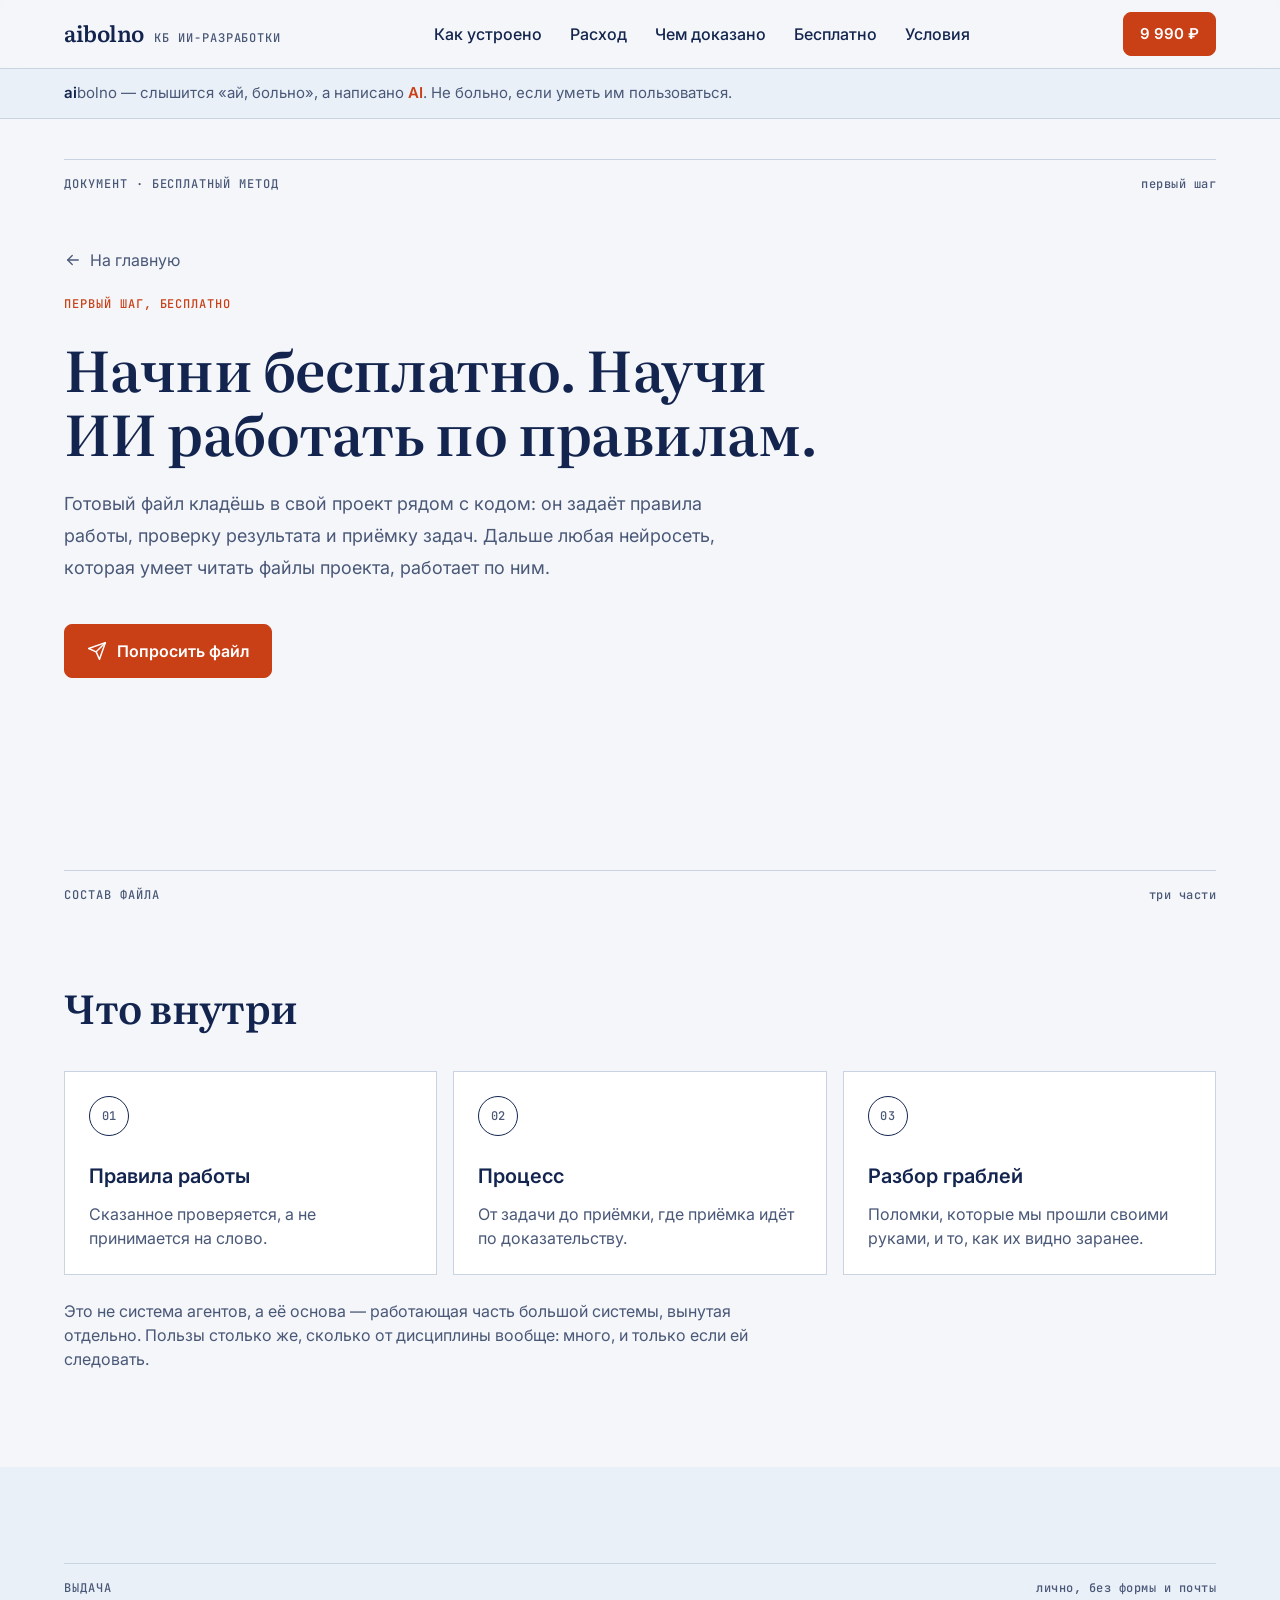
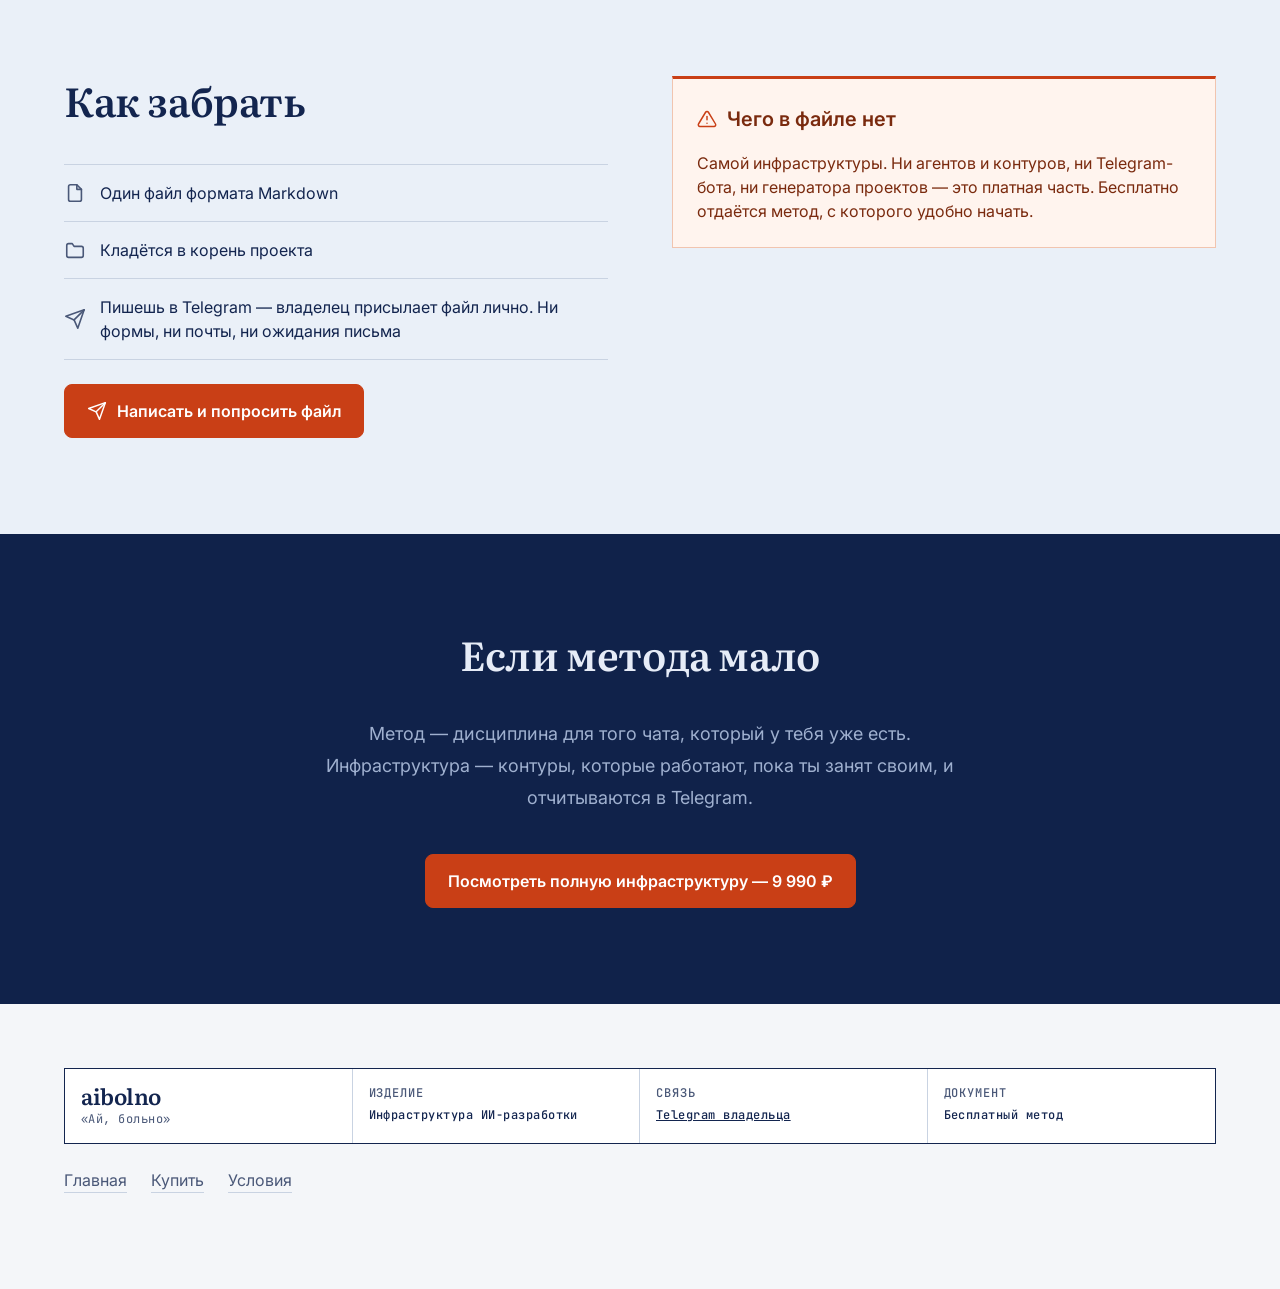
==== commit 5cebfa56: "feat(site): второй тариф 49 990 ₽, состав команды, без лицензии и обновлений По заказу Eldar (Telegr" ====
--- a/metod.html
+++ b/metod.html
@@ -32,6 +32,12 @@
   </div>
 </header>
 
+<div class="pun">
+  <div class="wrap">
+    <p><b>ai</b>bolno — слышится «ай, больно», а написано <i>AI</i>. Не больно, если уметь им пользоваться.</p>
+  </div>
+</div>
+
 <main>
 
 <section class="sheet">
@@ -45,8 +51,8 @@
     <p class="lead" style="margin-top:var(--space-3)">Готовый файл кладёшь в свой проект рядом с кодом: он задаёт правила работы, проверку результата и приёмку задач. Дальше любая нейросеть, которая умеет читать файлы проекта, работает по ним.</p>
     <div class="btns" style="margin-top:var(--space-4)">
       <a class="btn btn--accent" href="#zabrat">
-        <svg viewBox="0 0 24 24" fill="none" stroke="currentColor" stroke-width="1.75" stroke-linecap="round" stroke-linejoin="round" aria-hidden="true"><path d="M12 3v12"/><path d="m7 10 5 5 5-5"/><path d="M5 21h14"/></svg>
-        Скачать бесплатный метод</a>
+        <svg viewBox="0 0 24 24" fill="none" stroke="currentColor" stroke-width="1.75" stroke-linecap="round" stroke-linejoin="round" aria-hidden="true"><path d="m22 2-7 20-4-9-9-4Z"/><path d="M22 2 11 13"/></svg>
+        Попросить файл</a>
     </div>
   </div>
 </section>
@@ -66,18 +72,18 @@
 
 <section class="sheet sheet--soft" id="zabrat">
   <div class="wrap">
-    <p class="sheet__head"><span>Выдача</span><span>без формы и почты</span></p>
+    <p class="sheet__head"><span>Выдача</span><span>лично, без формы и почты</span></p>
     <div class="free">
       <div>
-        <h2>Забрать</h2>
+        <h2>Как забрать</h2>
         <ul class="free__list" style="margin-top:var(--space-4)">
           <li><svg viewBox="0 0 24 24" fill="none" stroke="currentColor" stroke-width="1.75" stroke-linecap="round" stroke-linejoin="round" aria-hidden="true"><path d="M14 3H7a2 2 0 0 0-2 2v14a2 2 0 0 0 2 2h10a2 2 0 0 0 2-2V8Z"/><path d="M14 3v5h5"/></svg>Один файл формата Markdown</li>
           <li><svg viewBox="0 0 24 24" fill="none" stroke="currentColor" stroke-width="1.75" stroke-linecap="round" stroke-linejoin="round" aria-hidden="true"><path d="M3 7a2 2 0 0 1 2-2h4l2 3h8a2 2 0 0 1 2 2v8a2 2 0 0 1-2 2H5a2 2 0 0 1-2-2Z"/></svg>Кладётся в корень проекта</li>
-          <li><svg viewBox="0 0 24 24" fill="none" stroke="currentColor" stroke-width="1.75" stroke-linecap="round" stroke-linejoin="round" aria-hidden="true"><path d="M12 3v12"/><path d="m7 10 5 5 5-5"/><path d="M5 21h14"/></svg>Скачивается сразу — без почты и без ожидания письма</li>
+          <li><svg viewBox="0 0 24 24" fill="none" stroke="currentColor" stroke-width="1.75" stroke-linecap="round" stroke-linejoin="round" aria-hidden="true"><path d="m22 2-7 20-4-9-9-4Z"/><path d="M22 2 11 13"/></svg>Пишешь в Telegram — владелец присылает файл лично. Ни формы, ни почты, ни ожидания письма</li>
         </ul>
-        <a class="btn btn--accent" href="files/aibolno-metod.md" download>
-          <svg viewBox="0 0 24 24" fill="none" stroke="currentColor" stroke-width="1.75" stroke-linecap="round" stroke-linejoin="round" aria-hidden="true"><path d="M12 3v12"/><path d="m7 10 5 5 5-5"/><path d="M5 21h14"/></svg>
-          Скачать бесплатный метод</a>
+        <a class="btn btn--accent" href="https://t.me/Eldar_tri">
+          <svg viewBox="0 0 24 24" fill="none" stroke="currentColor" stroke-width="1.75" stroke-linecap="round" stroke-linejoin="round" aria-hidden="true"><path d="m22 2-7 20-4-9-9-4Z"/><path d="M22 2 11 13"/></svg>
+          Написать и попросить файл</a>
       </div>
       <div class="box box--warn">
         <h3><svg viewBox="0 0 24 24" fill="none" stroke="currentColor" stroke-width="1.75" stroke-linecap="round" stroke-linejoin="round" aria-hidden="true"><path d="M12 9v4"/><path d="M12 17h.01"/><path d="M10.3 3.9 1.8 18a2 2 0 0 0 1.7 3h17a2 2 0 0 0 1.7-3L13.7 3.9a2 2 0 0 0-3.4 0z"/></svg>Чего в файле нет</h3>
--- a/styles.css
+++ b/styles.css
@@ -56,6 +56,13 @@
 .top__buys{display:flex; gap:var(--space-1); align-items:center; margin-left:auto}
 .top nav + .top__buys{margin-left:0}
 
+/* ---------- пояс под шапкой: обыгрываем название ---------- */
+.pun{background:var(--highlight); border-bottom:1px solid var(--line)}
+.pun p{margin:0; padding:13px 0; font:400 15px/1.5 var(--font-text); color:var(--text-2)}
+.pun b{font-weight:600; color:var(--text)}
+.pun i{font-style:normal; font-weight:600; color:var(--accent)}
+@media (max-width:720px){ .pun p{font-size:14px; padding:11px 0} }
+
 /* ---------- кнопки ---------- */
 .btn{
   --btn-bg:transparent; --btn-fg:var(--text); --btn-line:var(--line-strong);
@@ -77,6 +84,9 @@
 
 /* ---------- лист: рамка и шапка листа ---------- */
 .sheet{padding:var(--space-6) 0}
+/* первый лист страницы начинается выше: наверху незачем держать пустоту */
+main > .sheet:first-child{padding-top:var(--space-4)}
+main > .sheet:first-child .sheet__head{margin-bottom:var(--space-4)}
 .sheet--plate{background:var(--plate); color:var(--on-plate)}
 .sheet--plate .lead,.sheet--plate .note{color:var(--on-plate-2)}
 .sheet--soft{background:var(--highlight)}
@@ -100,6 +110,45 @@
 .hero h1{margin-bottom:var(--space-3)}
 .hero .lead{margin-bottom:var(--space-4)}
 .hero .btns{flex-direction:column; align-items:flex-start; gap:var(--space-2)}
+.claim{margin-top:var(--space-3); padding:var(--space-2) var(--space-3);
+  border-left:3px solid var(--accent); background:var(--highlight);
+  font:400 var(--body) var(--font-text)}
+.claim b{font-weight:600}
+
+/* ---------- состав команды ---------- */
+.subhead{margin:var(--space-5) 0 var(--space-3)}
+.crew{display:grid; grid-template-columns:repeat(4,1fr); gap:var(--space-2)}
+.crew > div{border:1px dashed var(--line-plate); padding:var(--space-2)}
+.sheet:not(.sheet--plate) .crew > div{border-color:var(--line)}
+.crew__n{font:500 var(--label) var(--font-mono); letter-spacing:var(--label-tracking);
+  text-transform:uppercase; color:var(--accent); margin-bottom:10px}
+.crew b{display:block; font:600 20px/1.25 var(--font-display); margin-bottom:8px}
+.crew p:last-child{font-size:15px; line-height:1.5; color:var(--on-plate-2)}
+.sheet:not(.sheet--plate) .crew p:last-child{color:var(--text-2)}
+@media (max-width:980px){ .crew{grid-template-columns:repeat(2,1fr)} }
+@media (max-width:620px){ .crew{grid-template-columns:1fr} }
+
+/* ---------- яркая ссылка на живой продукт ---------- */
+.plug{display:flex; align-items:center; gap:var(--space-3); margin-top:var(--space-5);
+  padding:var(--space-3) var(--space-3) var(--space-3) var(--space-4);
+  text-decoration:none; color:var(--on-accent); background:var(--accent);
+  box-shadow:0 10px 30px rgba(201,63,22,.28); transition:transform .15s, box-shadow .15s}
+.plug:hover{transform:translateY(-2px); box-shadow:0 14px 38px rgba(201,63,22,.38)}
+.plug__mark{flex:none; font:600 34px/1 var(--font-display); letter-spacing:-.025em; white-space:nowrap}
+.plug__mark i{font-style:normal; font-weight:600; opacity:.72; margin-left:4px}
+.plug__txt{display:flex; flex-direction:column; gap:4px; font-size:15px; line-height:1.45;
+  color:var(--on-accent); opacity:.88; border-left:1px solid rgba(255,255,255,.35); padding-left:var(--space-3)}
+.plug__txt b{font-weight:600; font-size:19px; opacity:1}
+.plug__go{flex:none; display:inline-flex; align-items:center; gap:8px; margin-left:auto;
+  padding:12px 20px; background:var(--on-accent); color:var(--accent);
+  font:500 var(--label) var(--font-mono); letter-spacing:var(--label-tracking); text-transform:uppercase}
+.plug__go svg{width:18px; height:18px}
+@media (max-width:760px){
+  .plug{flex-wrap:wrap; gap:var(--space-2); padding:var(--space-3)}
+  .plug__mark{font-size:28px}
+  .plug__txt{border-left:0; padding-left:0; width:100%}
+  .plug__go{margin-left:0}
+}
 .hero__fine{
   margin-top:var(--space-3); padding-right:var(--space-3);
   font:400 var(--label) var(--font-mono); letter-spacing:.04em; color:var(--text-2);
@@ -345,6 +394,19 @@
 .price .btn{width:100%; margin:var(--space-3) 0}
 .price__how{padding-top:var(--space-3); border-top:1px solid var(--line-plate)}
 .price__how b{display:block; margin-bottom:8px}
+
+.tier{display:flex; align-items:center; gap:var(--space-4); margin-top:var(--space-4);
+  padding:var(--space-3); border:1px solid var(--line-strong); background:var(--highlight)}
+.tier__n{font:500 var(--label) var(--font-mono); letter-spacing:var(--label-tracking);
+  text-transform:uppercase; color:var(--accent); margin-bottom:10px}
+.tier h3{font:600 28px/1.2 var(--font-display); letter-spacing:-.01em; margin-bottom:10px}
+.tier p:last-child{color:var(--text-2); max-width:62ch}
+.tier .btn{flex:none}
+@media (max-width:760px){
+  .tier{flex-direction:column; align-items:stretch; gap:var(--space-3)}
+  .tier h3{font-size:24px}
+  .tier .btn{justify-content:center}
+}
 
 .faq{display:grid; grid-template-columns:minmax(0,1fr) minmax(0,1.6fr); gap:var(--space-5); margin-top:var(--space-6); align-items:start}
 .faq__list{border-top:1px solid var(--line-strong)}
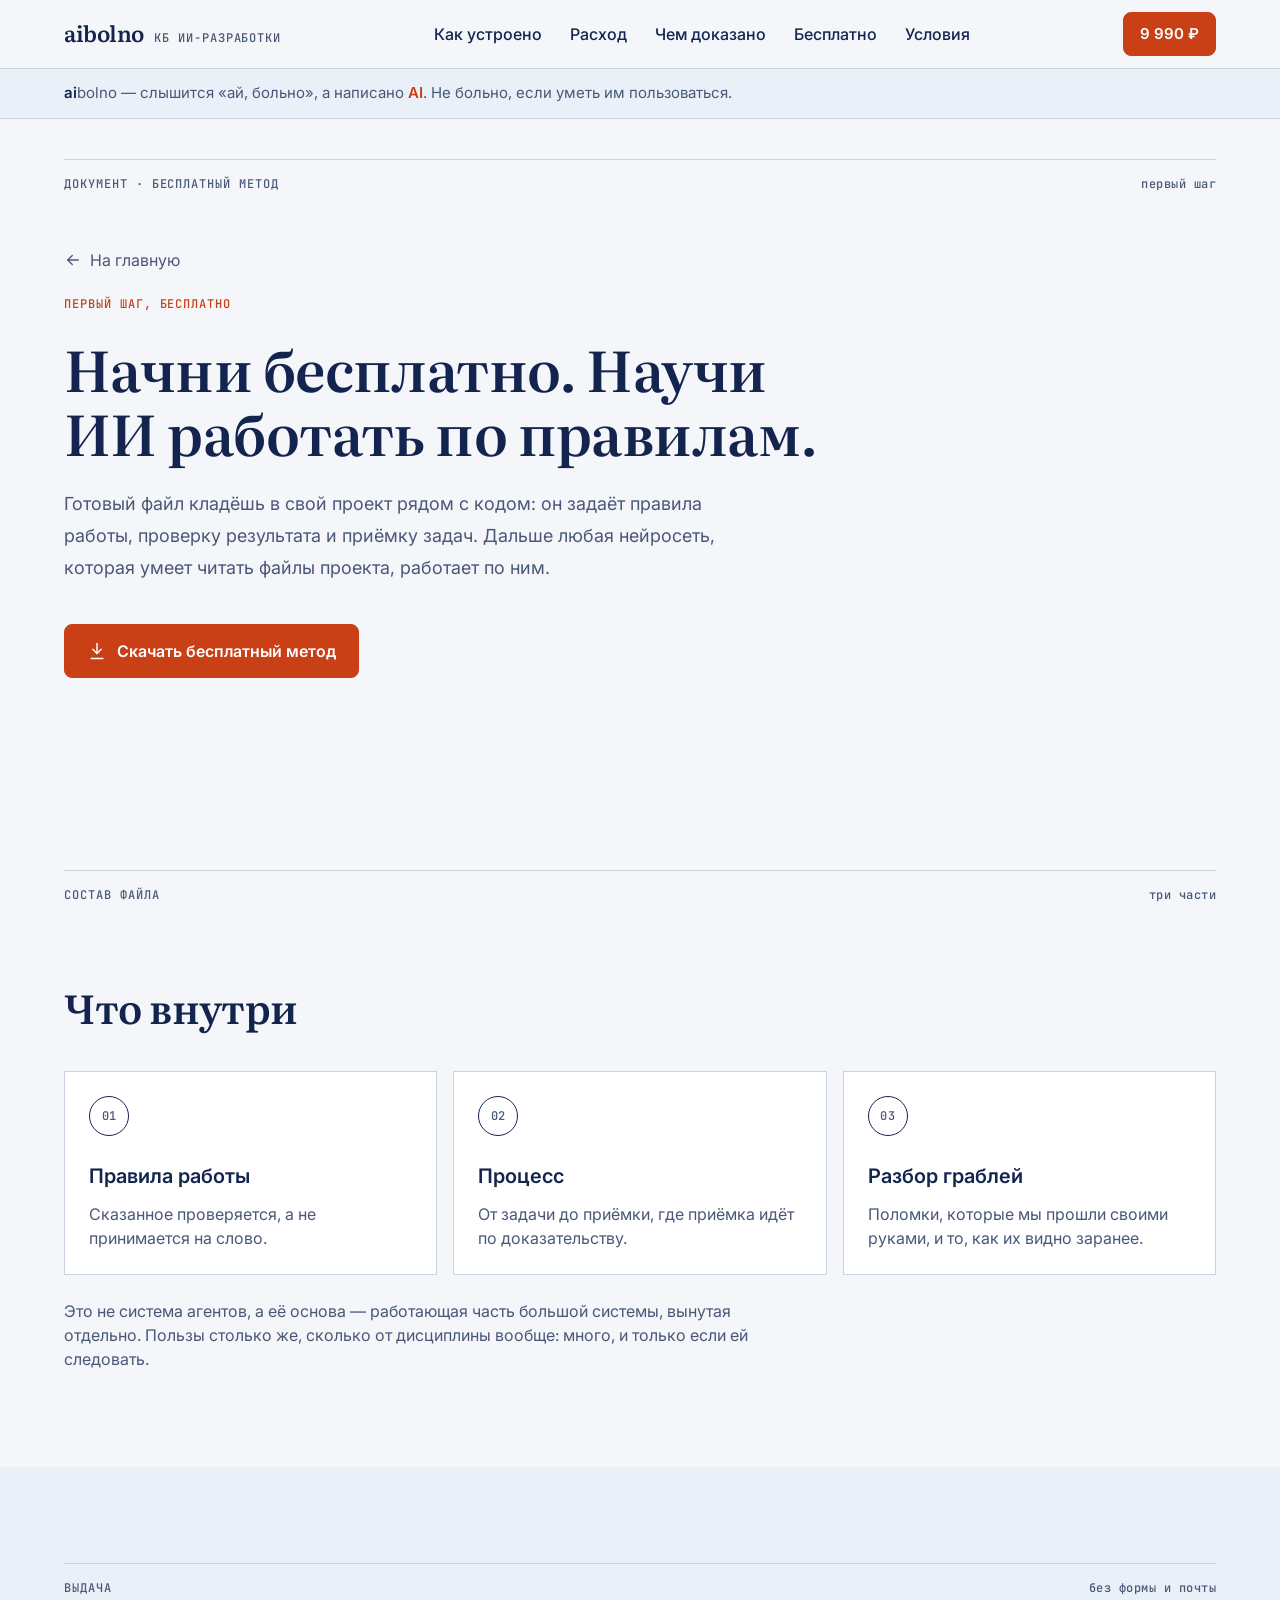
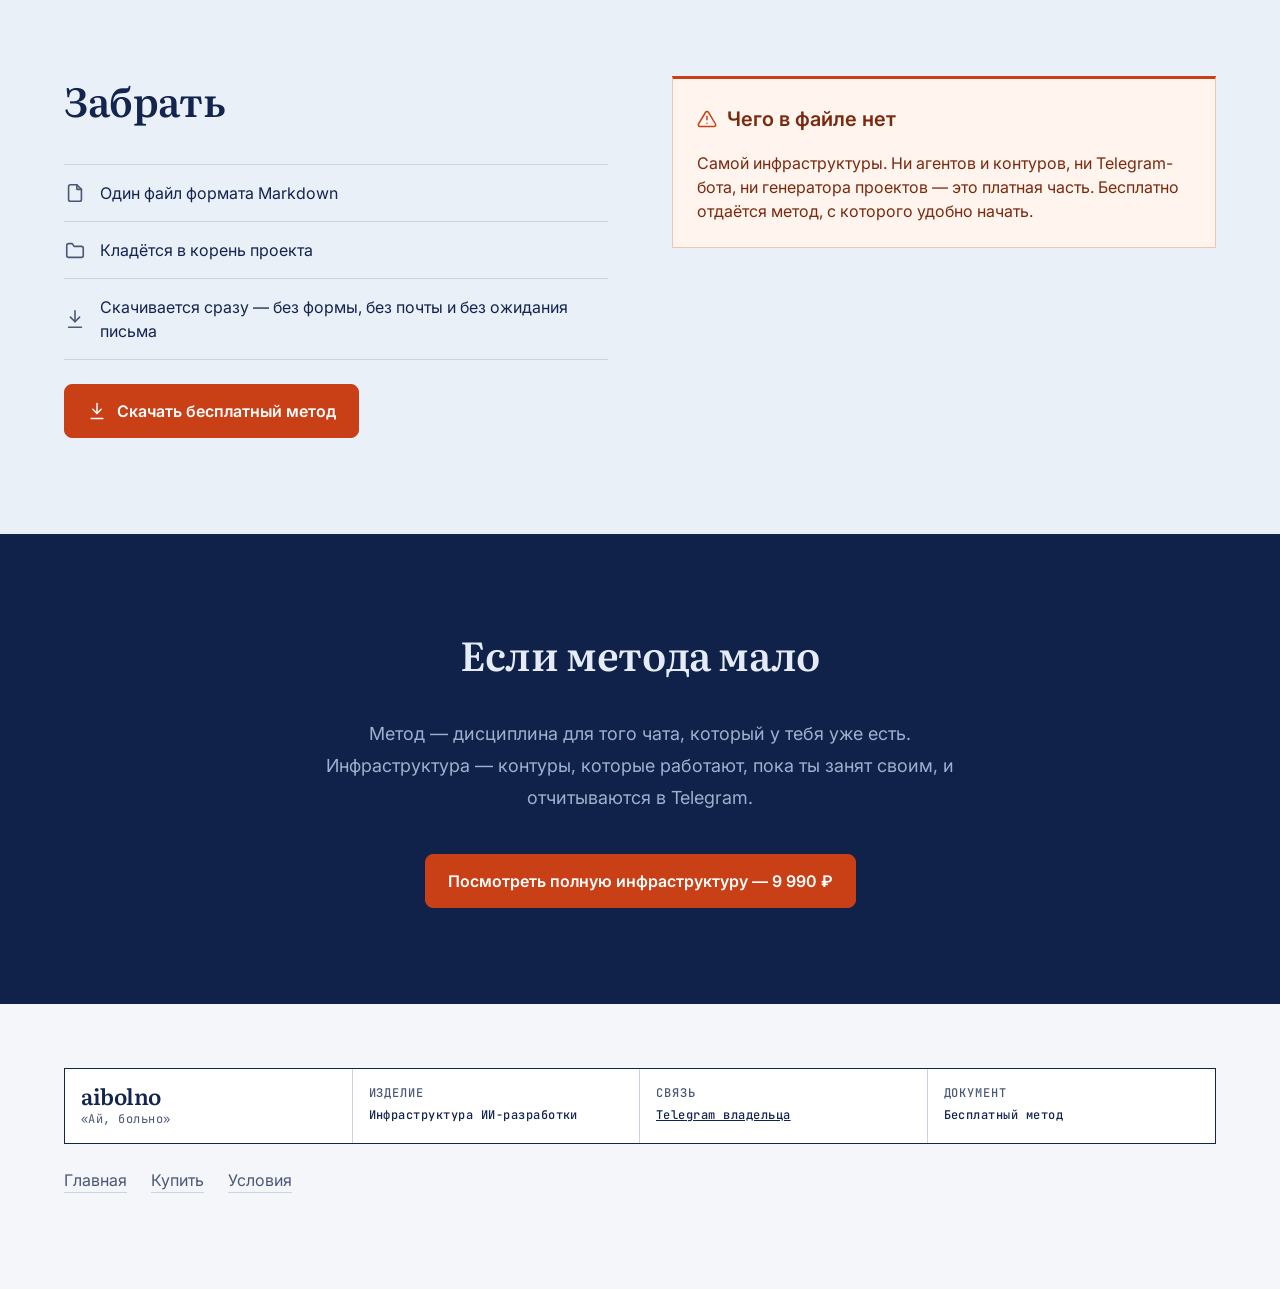
==== commit 89219de2: "fix(site): файл отдаётся с сайта как раньше, тариф 49 990 — четыре встречи По уточнению Eldar (26120" ====
--- a/metod.html
+++ b/metod.html
@@ -51,8 +51,8 @@
     <p class="lead" style="margin-top:var(--space-3)">Готовый файл кладёшь в свой проект рядом с кодом: он задаёт правила работы, проверку результата и приёмку задач. Дальше любая нейросеть, которая умеет читать файлы проекта, работает по ним.</p>
     <div class="btns" style="margin-top:var(--space-4)">
       <a class="btn btn--accent" href="#zabrat">
-        <svg viewBox="0 0 24 24" fill="none" stroke="currentColor" stroke-width="1.75" stroke-linecap="round" stroke-linejoin="round" aria-hidden="true"><path d="m22 2-7 20-4-9-9-4Z"/><path d="M22 2 11 13"/></svg>
-        Попросить файл</a>
+        <svg viewBox="0 0 24 24" fill="none" stroke="currentColor" stroke-width="1.75" stroke-linecap="round" stroke-linejoin="round" aria-hidden="true"><path d="M12 3v12"/><path d="m7 10 5 5 5-5"/><path d="M5 21h14"/></svg>
+        Скачать бесплатный метод</a>
     </div>
   </div>
 </section>
@@ -72,18 +72,18 @@
 
 <section class="sheet sheet--soft" id="zabrat">
   <div class="wrap">
-    <p class="sheet__head"><span>Выдача</span><span>лично, без формы и почты</span></p>
+    <p class="sheet__head"><span>Выдача</span><span>без формы и почты</span></p>
     <div class="free">
       <div>
-        <h2>Как забрать</h2>
+        <h2>Забрать</h2>
         <ul class="free__list" style="margin-top:var(--space-4)">
           <li><svg viewBox="0 0 24 24" fill="none" stroke="currentColor" stroke-width="1.75" stroke-linecap="round" stroke-linejoin="round" aria-hidden="true"><path d="M14 3H7a2 2 0 0 0-2 2v14a2 2 0 0 0 2 2h10a2 2 0 0 0 2-2V8Z"/><path d="M14 3v5h5"/></svg>Один файл формата Markdown</li>
           <li><svg viewBox="0 0 24 24" fill="none" stroke="currentColor" stroke-width="1.75" stroke-linecap="round" stroke-linejoin="round" aria-hidden="true"><path d="M3 7a2 2 0 0 1 2-2h4l2 3h8a2 2 0 0 1 2 2v8a2 2 0 0 1-2 2H5a2 2 0 0 1-2-2Z"/></svg>Кладётся в корень проекта</li>
-          <li><svg viewBox="0 0 24 24" fill="none" stroke="currentColor" stroke-width="1.75" stroke-linecap="round" stroke-linejoin="round" aria-hidden="true"><path d="m22 2-7 20-4-9-9-4Z"/><path d="M22 2 11 13"/></svg>Пишешь в Telegram — владелец присылает файл лично. Ни формы, ни почты, ни ожидания письма</li>
+          <li><svg viewBox="0 0 24 24" fill="none" stroke="currentColor" stroke-width="1.75" stroke-linecap="round" stroke-linejoin="round" aria-hidden="true"><path d="M12 3v12"/><path d="m7 10 5 5 5-5"/><path d="M5 21h14"/></svg>Скачивается сразу — без формы, без почты и без ожидания письма</li>
         </ul>
-        <a class="btn btn--accent" href="https://t.me/Eldar_tri">
-          <svg viewBox="0 0 24 24" fill="none" stroke="currentColor" stroke-width="1.75" stroke-linecap="round" stroke-linejoin="round" aria-hidden="true"><path d="m22 2-7 20-4-9-9-4Z"/><path d="M22 2 11 13"/></svg>
-          Написать и попросить файл</a>
+        <a class="btn btn--accent" href="files/aibolno-metod.md" download>
+          <svg viewBox="0 0 24 24" fill="none" stroke="currentColor" stroke-width="1.75" stroke-linecap="round" stroke-linejoin="round" aria-hidden="true"><path d="M12 3v12"/><path d="m7 10 5 5 5-5"/><path d="M5 21h14"/></svg>
+          Скачать бесплатный метод</a>
       </div>
       <div class="box box--warn">
         <h3><svg viewBox="0 0 24 24" fill="none" stroke="currentColor" stroke-width="1.75" stroke-linecap="round" stroke-linejoin="round" aria-hidden="true"><path d="M12 9v4"/><path d="M12 17h.01"/><path d="M10.3 3.9 1.8 18a2 2 0 0 0 1.7 3h17a2 2 0 0 0 1.7-3L13.7 3.9a2 2 0 0 0-3.4 0z"/></svg>Чего в файле нет</h3>
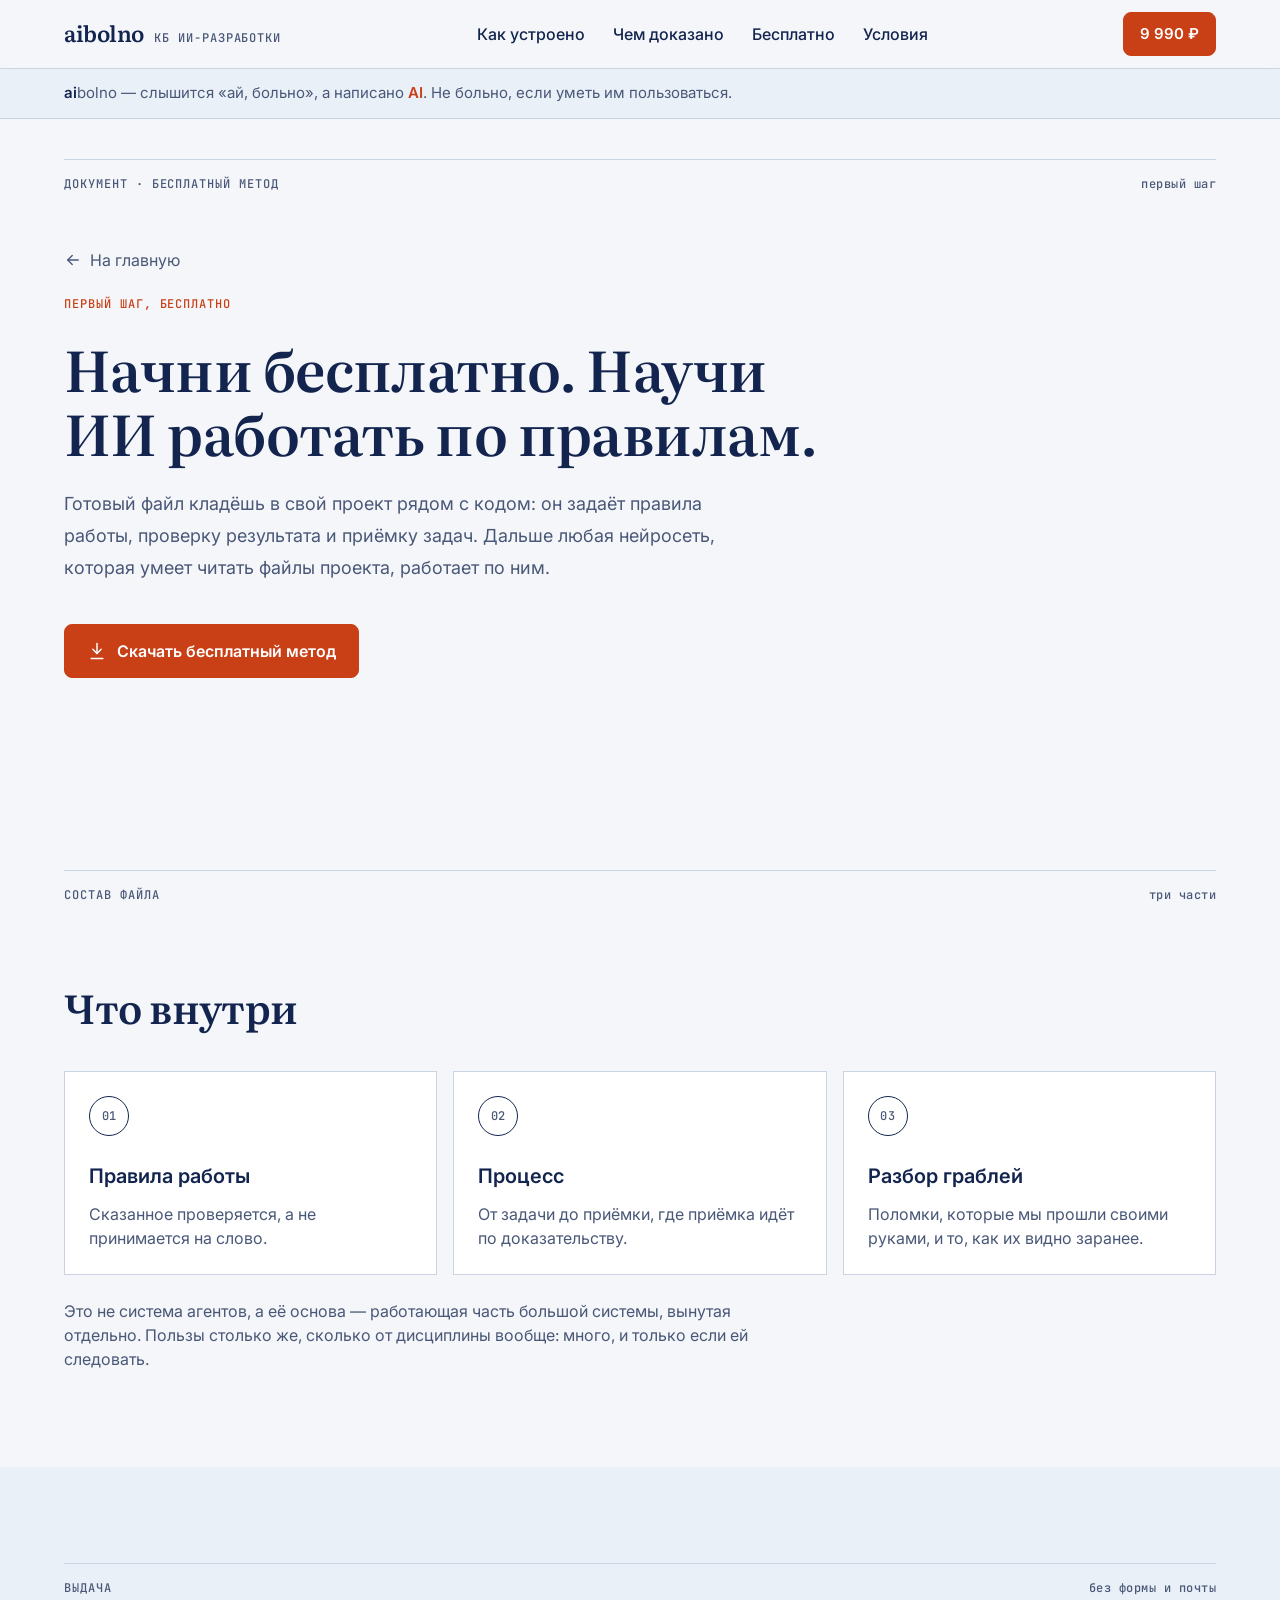
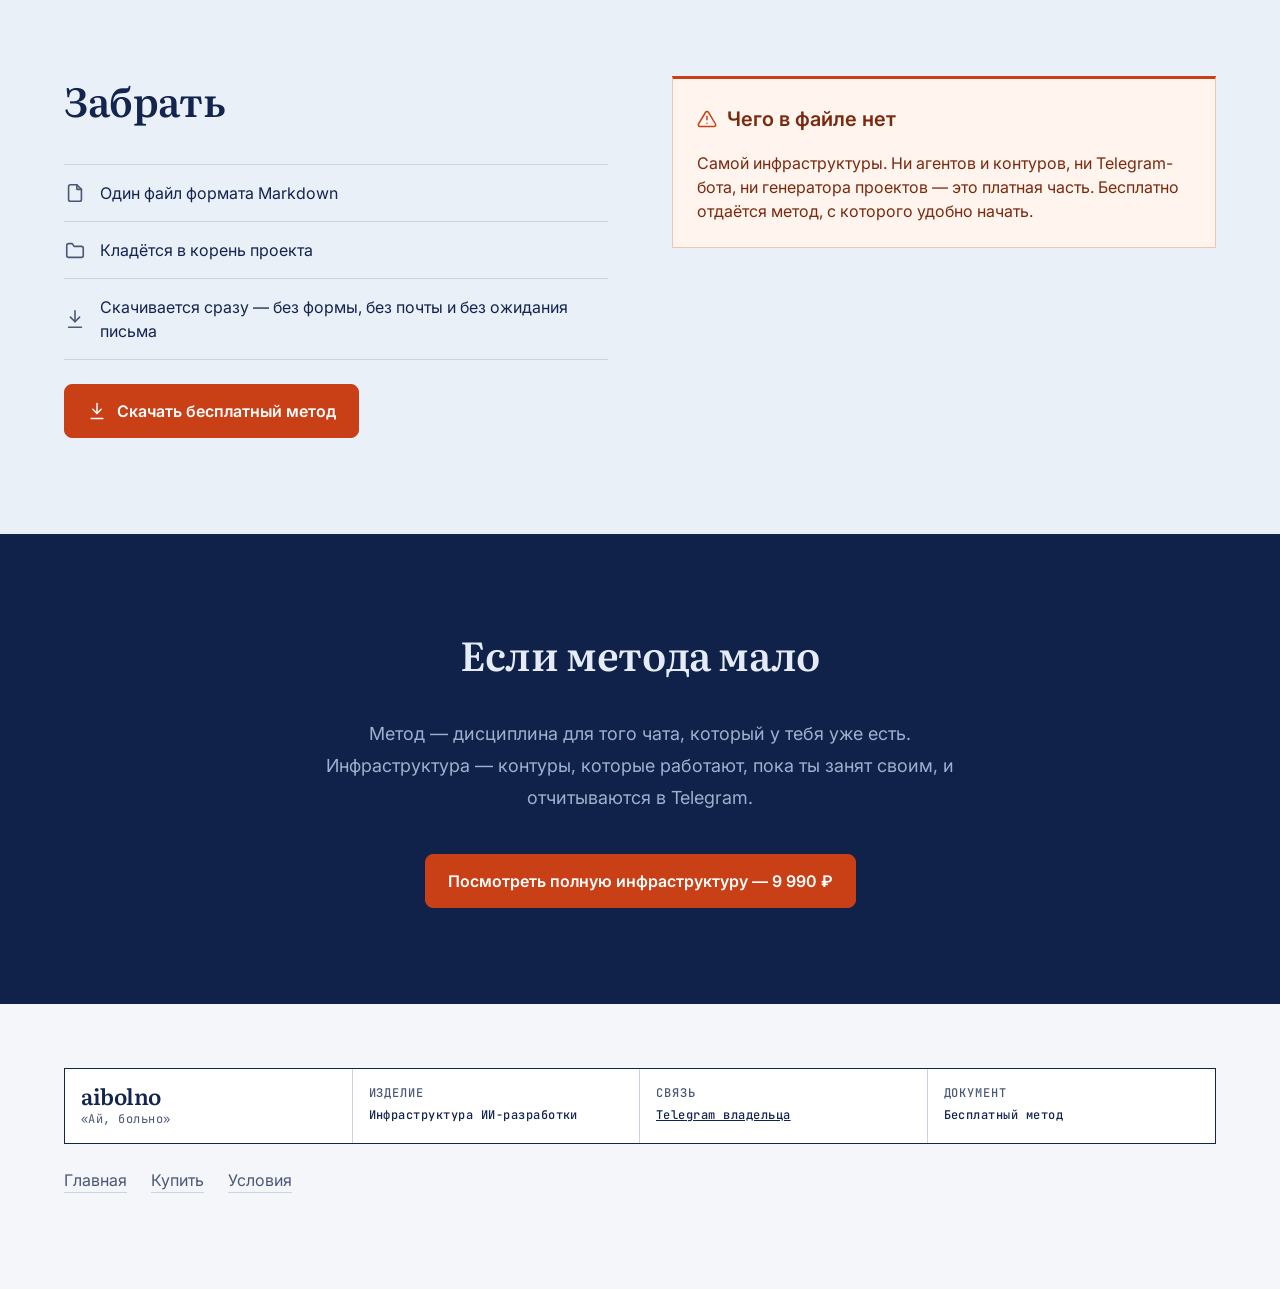
==== commit 231a50f4: "fix(site): вёрстка телефона и удаление листа «Расход на модели» Заказ Eldar (Telegram 26155, 26157)." ====
--- a/metod.html
+++ b/metod.html
@@ -13,6 +13,19 @@
 <link href="https://fonts.googleapis.com/css2?family=Inter:wght@400;500;600&family=Literata:opsz,wght@7..72,400;7..72,600&family=JetBrains+Mono:wght@400;500&display=swap" rel="stylesheet">
 <link rel="stylesheet" href="design/tokens.css">
 <link rel="stylesheet" href="styles.css">
+<!-- Yandex.Metrika counter -->
+<script type="text/javascript">
+    (function(m,e,t,r,i,k,a){
+        m[i]=m[i]||function(){(m[i].a=m[i].a||[]).push(arguments)};
+        m[i].l=1*new Date();
+        for (var j = 0; j < document.scripts.length; j++) {if (document.scripts[j].src === r) { return; }}
+        k=e.createElement(t),a=e.getElementsByTagName(t)[0],k.async=1,k.src=r,a.parentNode.insertBefore(k,a)
+    })(window, document,'script','https://mc.yandex.ru/metrika/tag.js?id=114508606', 'ym');
+
+    ym(114508606, 'init', {ssr:true, webvisor:true, clickmap:true, ecommerce:"dataLayer", referrer: document.referrer, url: location.href, accurateTrackBounce:true, trackLinks:true});
+</script>
+<noscript><div><img src="https://mc.yandex.ru/watch/114508606" style="position:absolute; left:-9999px;" alt="" /></div></noscript>
+<!-- /Yandex.Metrika counter -->
 </head>
 <body>
 
@@ -21,7 +34,6 @@
     <a class="wordmark" href="/">aibolno <small>КБ ИИ-разработки</small></a>
     <nav>
       <a href="index.html#ustroystvo">Как устроено</a>
-      <a href="index.html#rashod">Расход</a>
       <a href="index.html#dokazano">Чем доказано</a>
       <a href="metod.html" aria-current="page">Бесплатно</a>
       <a href="oplata.html#usloviya">Условия</a>
@@ -124,5 +136,16 @@
   </div>
 </footer>
 
+<script>
+(function(){
+  var links = document.querySelectorAll('a[href="files/aibolno-metod.md"]');
+  for (var i = 0; i < links.length; i++) {
+    links[i].addEventListener('click', function(){
+      if (typeof ym === 'function') { ym(114508606, 'reachGoal', 'metod_download'); }
+    });
+  }
+})();
+</script>
+
 </body>
 </html>
--- a/styles.css
+++ b/styles.css
@@ -546,10 +546,29 @@
 /* ---------- 640 ---------- */
 @media (max-width:640px){
   :root{--h1:var(--h1-m); --h2:var(--h2-m); --gutter:var(--page-margin-m)}
-  .top .wrap{min-height:60px; gap:var(--space-1)}
+  .top .wrap{min-height:60px; gap:10px}
   .top nav{display:none}
-  .wordmark{font-size:20px}
+  .wordmark{font-size:21px}
   .wordmark small{display:none}
+  /* в шапке телефона три рамки подряд спорили друг с другом и с именем:
+     «Бесплатно» становится тихой ссылкой, рамка остаётся одна — у цены */
+  .top__buys{gap:14px}
+  .top__buys .btn--ghost{border-color:transparent; background:none; padding:7px 0; font-weight:500}
+  .top__buys .btn--accent{padding:9px 14px}
+  /* каламбур про название на телефоне съедал первый экран раньше заголовка;
+     в подвале он всё равно сказан подписью «Ай, больно» */
+  .pun{display:none}
+  /* шапка листа: два длинных куска моноширинного сталкивались в две колонки
+     и упирались в кромки — на узком ставим их друг под другом */
+  .sheet__head{flex-direction:column; align-items:flex-start; gap:2px;
+    font-size:11px; letter-spacing:.05em; margin-bottom:var(--space-3)}
+  .sheet__head span:last-child{text-align:left; letter-spacing:.03em}
+  main > .sheet:first-child{padding-top:var(--space-3)}
+  main > .sheet:first-child .sheet__head{margin-bottom:var(--space-3)}
+  /* строка условий под кнопками моноширинным с трекингом читалась как
+     служебная надпись — на телефоне обычным текстом */
+  .hero__fine,.final__fine{font-family:var(--font-text); font-size:13px;
+    letter-spacing:0; line-height:1.5; padding-right:0}
   .flow__steps,.states,.steps,.steps--3,.boxes,.facts,.marks,.stampline,.roles,.toc{grid-template-columns:minmax(0,1fr)}
   .roles div,.toc div{border-right:0}
   .facts{gap:var(--space-2)}
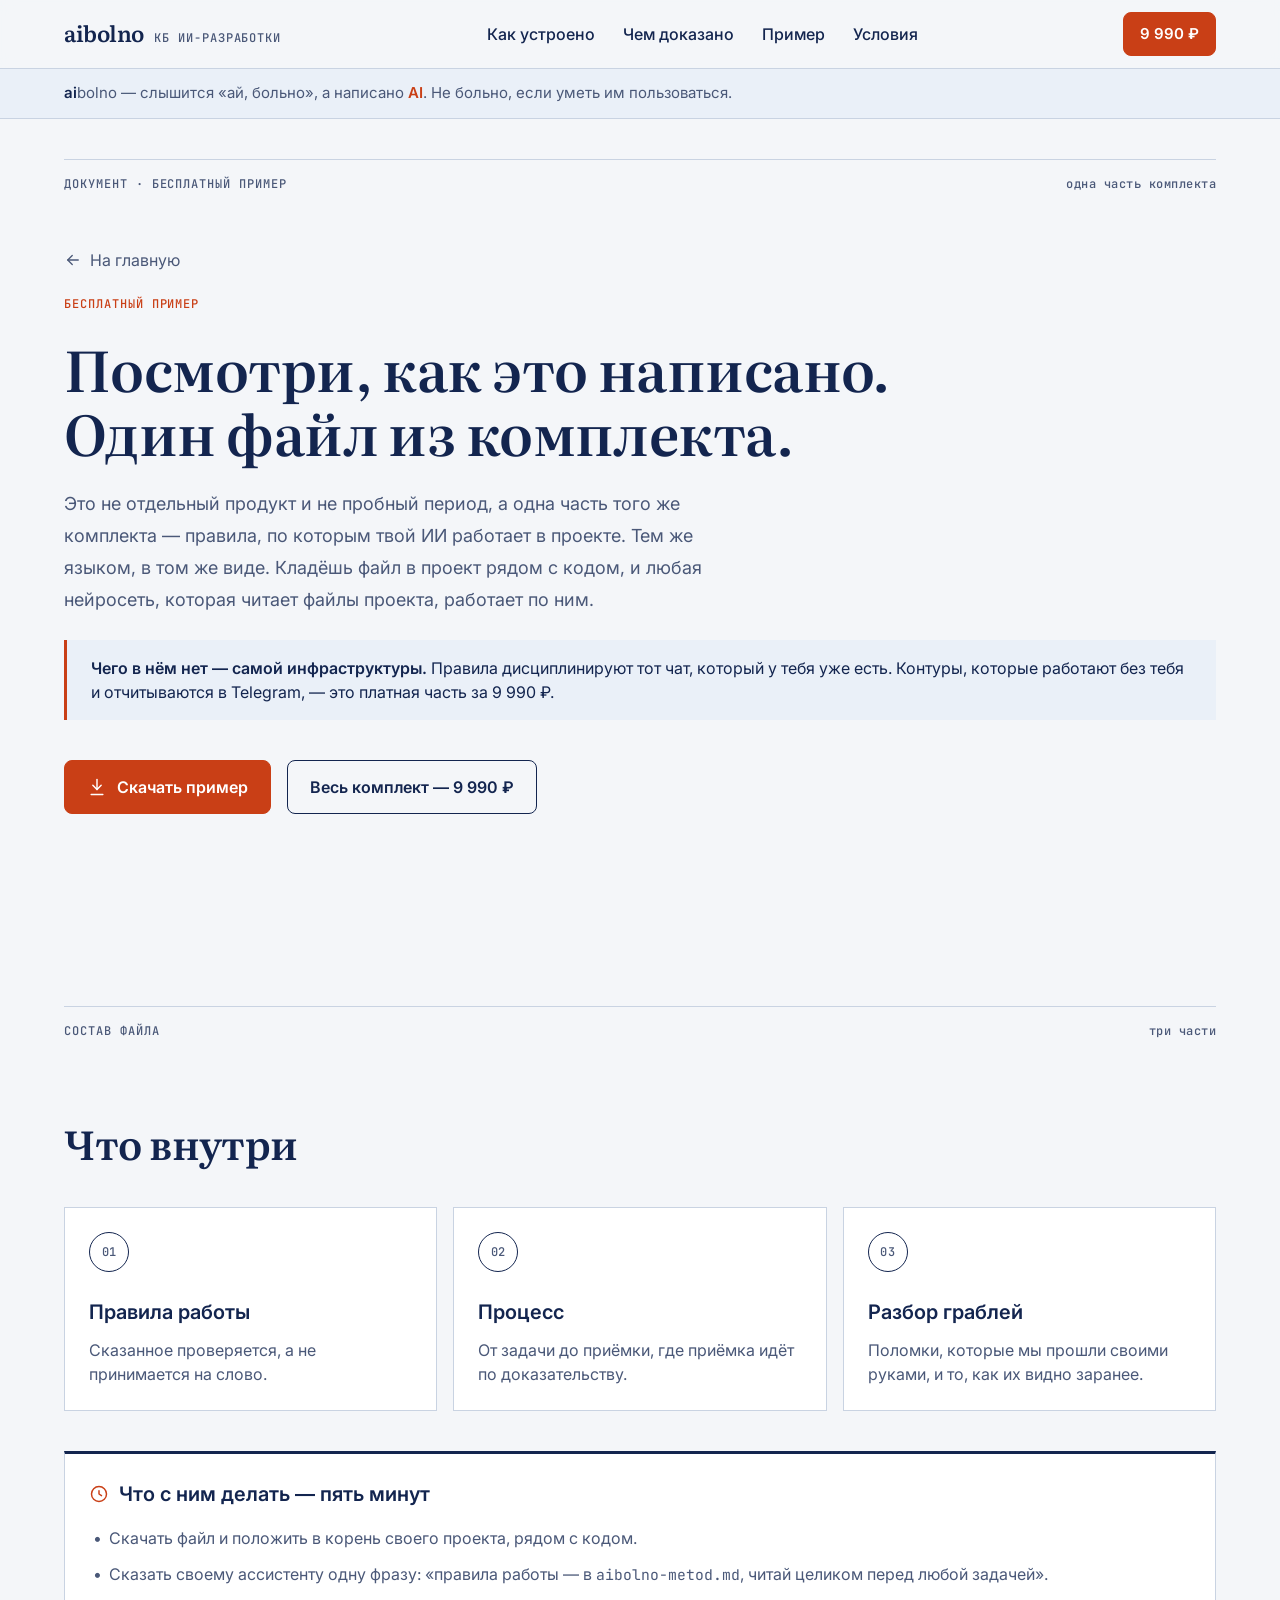
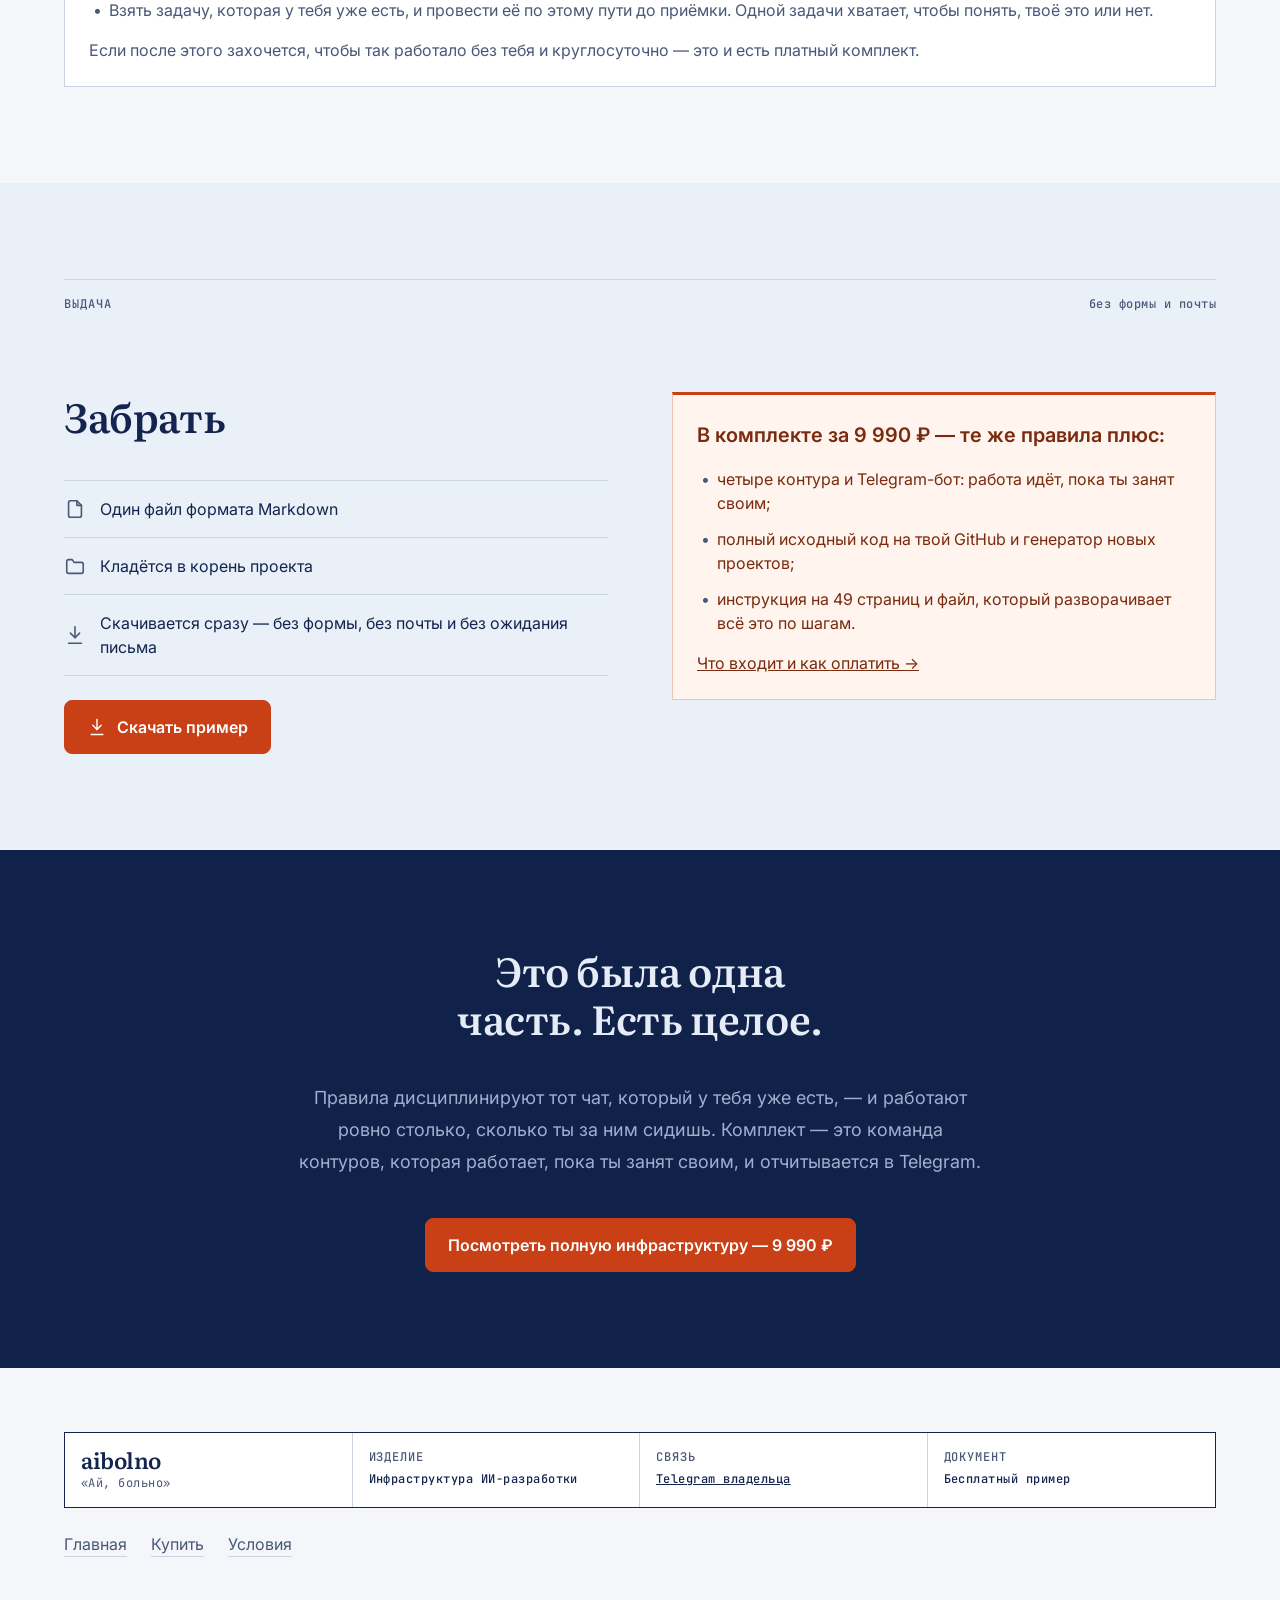
==== commit 8dd4699d: "feat(site): бесплатный файл — не «первый шаг», а пример из комплекта Заказ Eldar (Telegram 26164, 26" ====
--- a/metod.html
+++ b/metod.html
@@ -3,8 +3,8 @@
 <head>
 <meta charset="utf-8">
 <meta name="viewport" content="width=device-width, initial-scale=1">
-<title>Бесплатный метод организации ИИ-разработки — aibolno.ru</title>
-<meta name="description" content="Первый шаг бесплатно: метод организации ИИ-разработки одним файлом — правила работы, проверка результата, приёмка задач. Кладёшь в свой проект, работает сразу.">
+<title>Бесплатный пример — одна часть комплекта aibolno.ru</title>
+<meta name="description" content="Бесплатный пример: одна часть платного комплекта — правила, по которым твой ИИ работает в проекте. Кладёшь файл в проект, работает сразу. Сама инфраструктура — в комплекте за 9 990 ₽.">
 <meta name="theme-color" content="#F4F6F9" media="(prefers-color-scheme: light)">
 <meta name="theme-color" content="#0B1530" media="(prefers-color-scheme: dark)">
 <link rel="icon" href="favicon.svg" type="image/svg+xml">
@@ -35,7 +35,7 @@
     <nav>
       <a href="index.html#ustroystvo">Как устроено</a>
       <a href="index.html#dokazano">Чем доказано</a>
-      <a href="metod.html" aria-current="page">Бесплатно</a>
+      <a href="metod.html" aria-current="page">Пример</a>
       <a href="oplata.html#usloviya">Условия</a>
     </nav>
     <div class="top__buys">
@@ -54,17 +54,19 @@
 
 <section class="sheet">
   <div class="wrap">
-    <p class="sheet__head"><span>Документ · бесплатный метод</span><span>первый шаг</span></p>
+    <p class="sheet__head"><span>Документ · бесплатный пример</span><span>одна часть комплекта</span></p>
     <a class="page__back" href="/">
       <svg viewBox="0 0 24 24" fill="none" stroke="currentColor" stroke-width="1.75" stroke-linecap="round" stroke-linejoin="round" aria-hidden="true"><path d="M5 12h14"/><path d="m13 6 6 6-6 6"/></svg>
       На главную</a>
-    <p class="eyebrow">Первый шаг, бесплатно</p>
-    <h1>Начни бесплатно. Научи ИИ работать по&nbsp;правилам.</h1>
-    <p class="lead" style="margin-top:var(--space-3)">Готовый файл кладёшь в свой проект рядом с кодом: он задаёт правила работы, проверку результата и приёмку задач. Дальше любая нейросеть, которая умеет читать файлы проекта, работает по ним.</p>
+    <p class="eyebrow">Бесплатный пример</p>
+    <h1>Посмотри, как это написано. Один файл из&nbsp;комплекта.</h1>
+    <p class="lead" style="margin-top:var(--space-3)">Это не отдельный продукт и не пробный период, а одна часть того же комплекта — правила, по которым твой ИИ работает в проекте. Тем же языком, в том же виде. Кладёшь файл в проект рядом с кодом, и любая нейросеть, которая читает файлы проекта, работает по ним.</p>
+    <p class="claim"><b>Чего в нём нет — самой инфраструктуры.</b> Правила дисциплинируют тот чат, который у тебя уже есть. Контуры, которые работают без тебя и отчитываются в Telegram, — это платная часть за 9&nbsp;990&nbsp;₽.</p>
     <div class="btns" style="margin-top:var(--space-4)">
       <a class="btn btn--accent" href="#zabrat">
         <svg viewBox="0 0 24 24" fill="none" stroke="currentColor" stroke-width="1.75" stroke-linecap="round" stroke-linejoin="round" aria-hidden="true"><path d="M12 3v12"/><path d="m7 10 5 5 5-5"/><path d="M5 21h14"/></svg>
-        Скачать бесплатный метод</a>
+        Скачать пример</a>
+      <a class="btn btn--ghost" href="oplata.html">Весь комплект — 9&nbsp;990&nbsp;₽</a>
     </div>
   </div>
 </section>
@@ -78,7 +80,15 @@
       <article class="step"><p class="step__n">02</p><h3>Процесс</h3><p>От задачи до приёмки, где приёмка идёт по доказательству.</p></article>
       <article class="step"><p class="step__n">03</p><h3>Разбор граблей</h3><p>Поломки, которые мы прошли своими руками, и то, как их видно заранее.</p></article>
     </div>
-    <p class="note" style="margin-top:var(--space-3); max-width:72ch">Это не система агентов, а её основа — работающая часть большой системы, вынутая отдельно. Пользы столько же, сколько от дисциплины вообще: много, и только если ей следовать.</p>
+    <div class="box" style="margin-top:var(--space-4)">
+      <h3><svg viewBox="0 0 24 24" fill="none" stroke="currentColor" stroke-width="1.75" stroke-linecap="round" stroke-linejoin="round" aria-hidden="true"><path d="M12 8v4l3 2"/><circle cx="12" cy="12" r="9"/></svg>Что с ним делать — пять минут</h3>
+      <ul>
+        <li>Скачать файл и положить в корень своего проекта, рядом с кодом.</li>
+        <li>Сказать своему ассистенту одну фразу: «правила работы — в <code>aibolno-metod.md</code>, читай целиком перед любой задачей».</li>
+        <li>Взять задачу, которая у тебя уже есть, и провести её по этому пути до приёмки. Одной задачи хватает, чтобы понять, твоё это или нет.</li>
+      </ul>
+      <p class="note" style="margin-top:var(--space-2)">Если после этого захочется, чтобы так работало без тебя и круглосуточно — это и есть платный комплект.</p>
+    </div>
   </div>
 </section>
 
@@ -95,11 +105,16 @@
         </ul>
         <a class="btn btn--accent" href="files/aibolno-metod.md" download>
           <svg viewBox="0 0 24 24" fill="none" stroke="currentColor" stroke-width="1.75" stroke-linecap="round" stroke-linejoin="round" aria-hidden="true"><path d="M12 3v12"/><path d="m7 10 5 5 5-5"/><path d="M5 21h14"/></svg>
-          Скачать бесплатный метод</a>
+          Скачать пример</a>
       </div>
       <div class="box box--warn">
-        <h3><svg viewBox="0 0 24 24" fill="none" stroke="currentColor" stroke-width="1.75" stroke-linecap="round" stroke-linejoin="round" aria-hidden="true"><path d="M12 9v4"/><path d="M12 17h.01"/><path d="M10.3 3.9 1.8 18a2 2 0 0 0 1.7 3h17a2 2 0 0 0 1.7-3L13.7 3.9a2 2 0 0 0-3.4 0z"/></svg>Чего в файле нет</h3>
-        <p>Самой инфраструктуры. Ни агентов и контуров, ни Telegram-бота, ни генератора проектов — это платная часть. Бесплатно отдаётся метод, с которого удобно начать.</p>
+        <h3>В комплекте за 9&nbsp;990&nbsp;₽ — те же правила плюс:</h3>
+        <ul>
+          <li>четыре контура и Telegram-бот: работа идёт, пока ты занят своим;</li>
+          <li>полный исходный код на твой GitHub и генератор новых проектов;</li>
+          <li>инструкция на 49 страниц и файл, который разворачивает всё это по шагам.</li>
+        </ul>
+        <p style="margin-top:var(--space-2)"><a href="oplata.html">Что входит и как оплатить →</a></p>
       </div>
     </div>
   </div>
@@ -107,8 +122,8 @@
 
 <section class="final">
   <div class="wrap">
-    <h2>Если метода мало</h2>
-    <p class="lead" style="margin:0 auto var(--space-4); max-width:62ch">Метод — дисциплина для того чата, который у тебя уже есть. Инфраструктура — контуры, которые работают, пока ты занят своим, и отчитываются в Telegram.</p>
+    <h2>Это была одна часть. Есть целое.</h2>
+    <p class="lead" style="margin:0 auto var(--space-4); max-width:62ch">Правила дисциплинируют тот чат, который у тебя уже есть, — и работают ровно столько, сколько ты за ним сидишь. Комплект — это команда контуров, которая работает, пока ты занят своим, и отчитывается в Telegram.</p>
     <div class="btns">
       <a class="btn btn--accent" href="oplata.html">Посмотреть полную инфраструктуру — 9&nbsp;990&nbsp;₽</a>
     </div>
@@ -126,7 +141,7 @@
       </div>
       <div><dt>Изделие</dt><dd>Инфраструктура ИИ-разработки</dd></div>
       <div><dt>Связь</dt><dd><a href="https://t.me/Eldar_tri">Telegram владельца</a></dd></div>
-      <div><dt>Документ</dt><dd>Бесплатный метод</dd></div>
+      <div><dt>Документ</dt><dd>Бесплатный пример</dd></div>
     </div>
     <nav class="footlinks">
       <a href="/">Главная</a>
--- a/styles.css
+++ b/styles.css
@@ -553,7 +553,6 @@
   /* в шапке телефона три рамки подряд спорили друг с другом и с именем:
      «Бесплатно» становится тихой ссылкой, рамка остаётся одна — у цены */
   .top__buys{gap:14px}
-  .top__buys .btn--ghost{border-color:transparent; background:none; padding:7px 0; font-weight:500}
   .top__buys .btn--accent{padding:9px 14px}
   /* каламбур про название на телефоне съедал первый экран раньше заголовка;
      в подвале он всё равно сказан подписью «Ай, больно» */
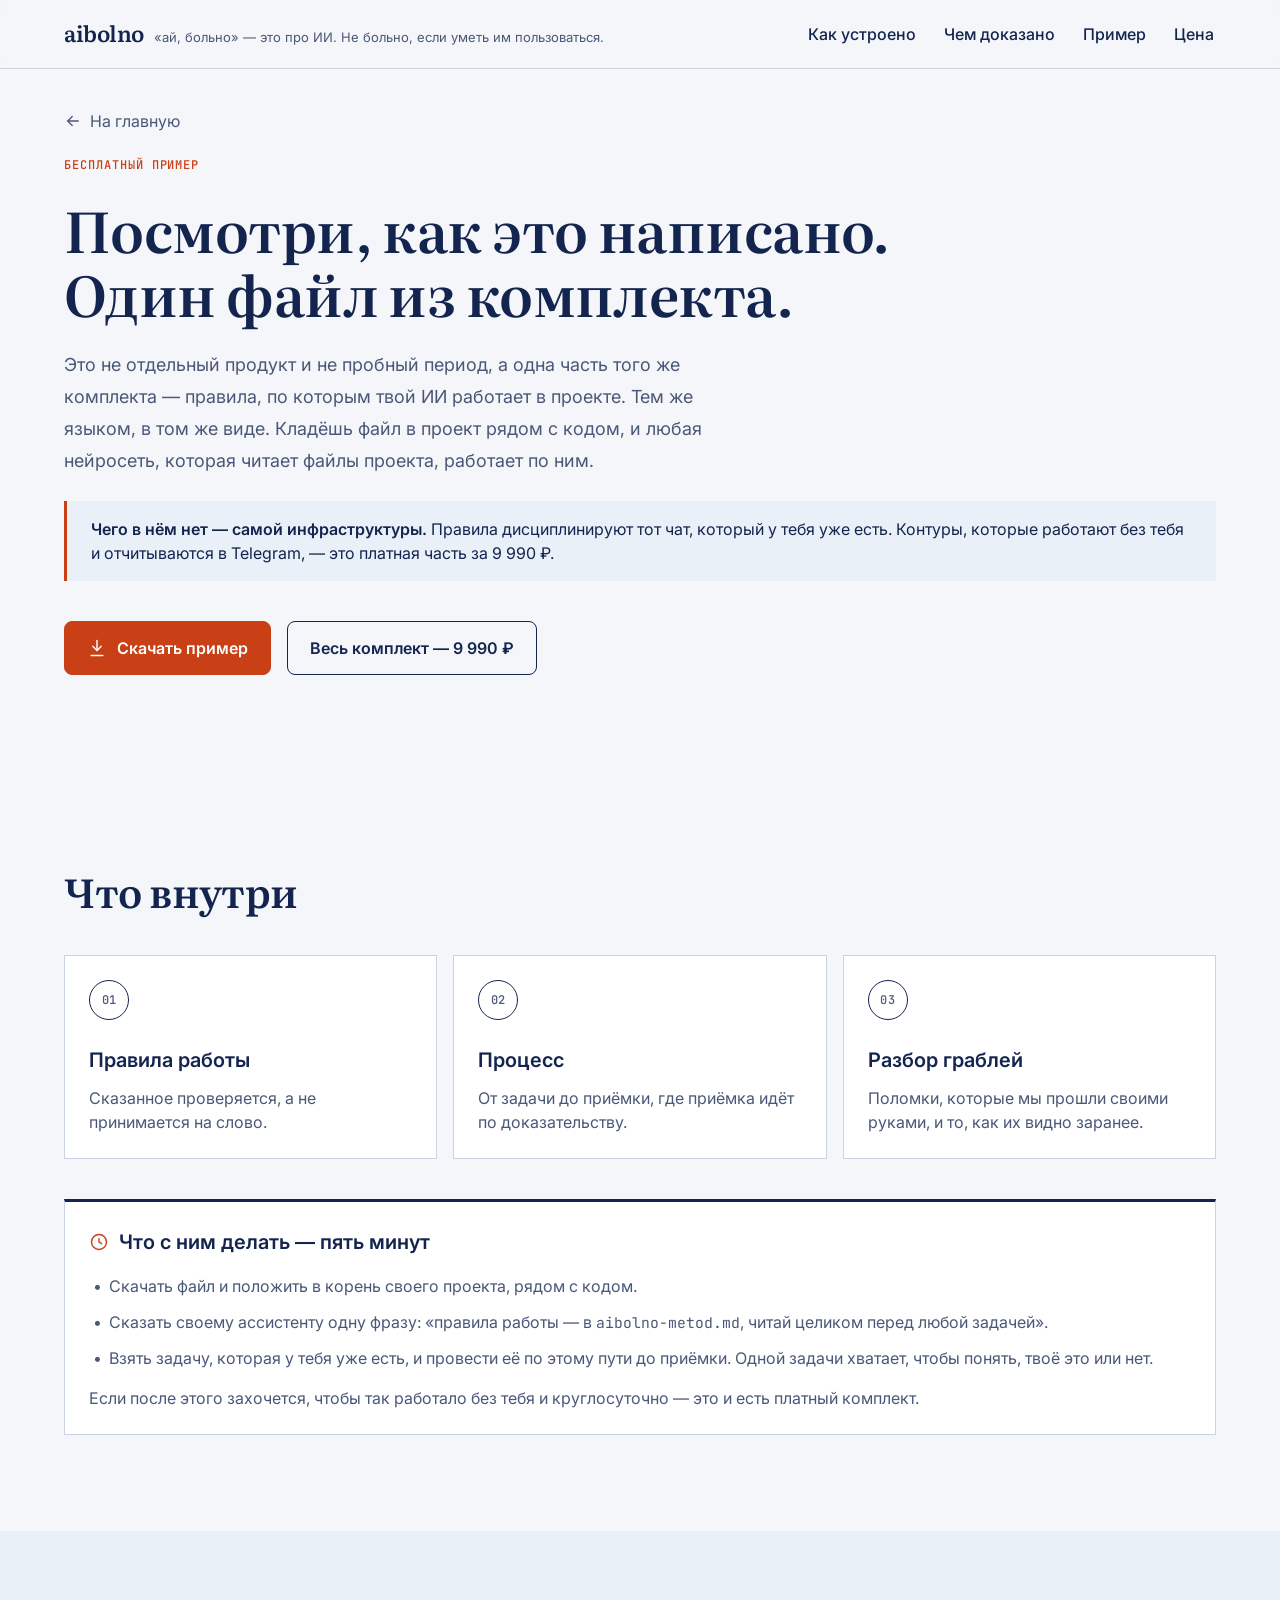
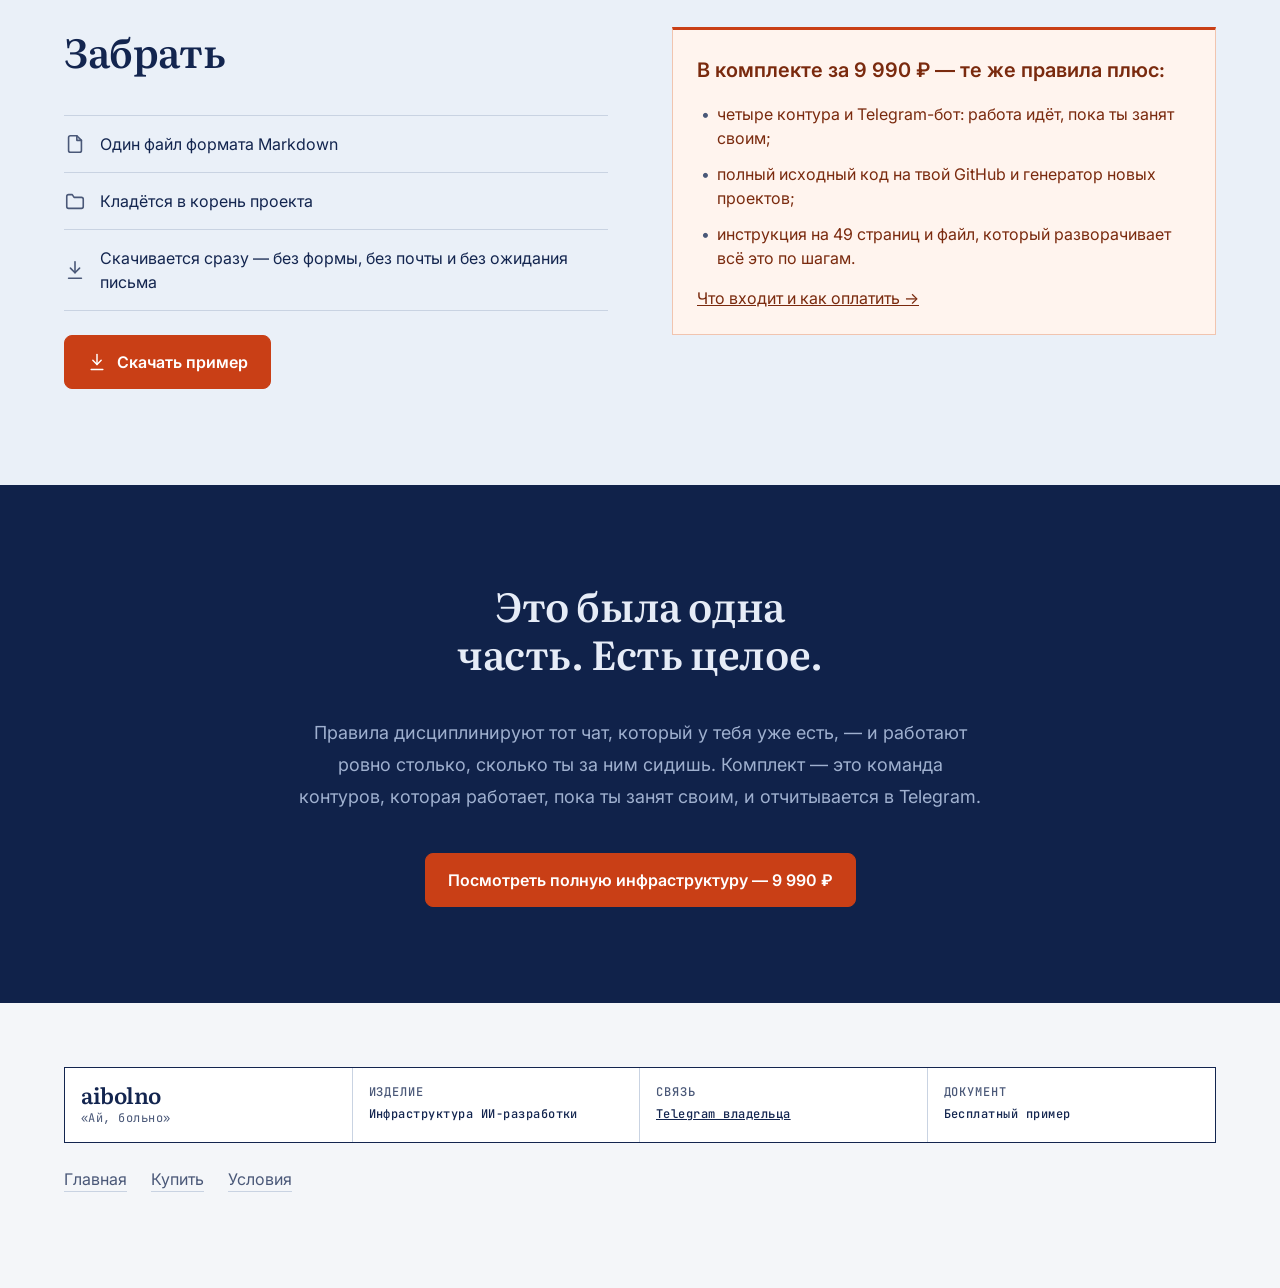
==== commit e27e6ce1: "fix(site): шапка — каламбур у логотипа, цена словом, полосы «ЛИСТ N» убраны Заказы 26187 и 26189.  -" ====
--- a/metod.html
+++ b/metod.html
@@ -31,30 +31,20 @@
 
 <header class="top">
   <div class="wrap">
-    <a class="wordmark" href="/">aibolno <small>КБ ИИ-разработки</small></a>
+    <a class="wordmark" href="/">aibolno <small>«ай, больно» — это про ИИ. Не больно, если уметь им пользоваться.</small></a>
     <nav>
       <a href="index.html#ustroystvo">Как устроено</a>
       <a href="index.html#dokazano">Чем доказано</a>
       <a href="metod.html" aria-current="page">Пример</a>
-      <a href="oplata.html#usloviya">Условия</a>
+      <a href="oplata.html">Цена</a>
     </nav>
-    <div class="top__buys">
-      <a class="btn btn--accent btn--sm" href="oplata.html">9&nbsp;990&nbsp;₽</a>
-    </div>
   </div>
 </header>
-
-<div class="pun">
-  <div class="wrap">
-    <p><b>ai</b>bolno — слышится «ай, больно», а написано <i>AI</i>. Не больно, если уметь им пользоваться.</p>
-  </div>
-</div>
 
 <main>
 
 <section class="sheet">
   <div class="wrap">
-    <p class="sheet__head"><span>Документ · бесплатный пример</span><span>одна часть комплекта</span></p>
     <a class="page__back" href="/">
       <svg viewBox="0 0 24 24" fill="none" stroke="currentColor" stroke-width="1.75" stroke-linecap="round" stroke-linejoin="round" aria-hidden="true"><path d="M5 12h14"/><path d="m13 6 6 6-6 6"/></svg>
       На главную</a>
@@ -73,7 +63,6 @@
 
 <section class="sheet">
   <div class="wrap">
-    <p class="sheet__head"><span>Состав файла</span><span>три части</span></p>
     <h2 style="margin-bottom:var(--space-4)">Что внутри</h2>
     <div class="steps steps--3">
       <article class="step"><p class="step__n">01</p><h3>Правила работы</h3><p>Сказанное проверяется, а не принимается на слово.</p></article>
@@ -94,7 +83,6 @@
 
 <section class="sheet sheet--soft" id="zabrat">
   <div class="wrap">
-    <p class="sheet__head"><span>Выдача</span><span>без формы и почты</span></p>
     <div class="free">
       <div>
         <h2>Забрать</h2>
--- a/styles.css
+++ b/styles.css
@@ -49,19 +49,10 @@
   font:600 22px/1 var(--font-display); letter-spacing:-.02em;
   text-decoration:none; display:flex; align-items:baseline; gap:10px; white-space:nowrap;
 }
-.wordmark small{font:500 var(--label) var(--font-mono); letter-spacing:var(--label-tracking); color:var(--text-2); text-transform:uppercase}
-.top nav{display:flex; gap:var(--space-3); margin-inline:auto}
+.wordmark small{font:400 13px/1.4 var(--font-text); letter-spacing:0; color:var(--text-2); text-transform:none; white-space:normal; max-width:64ch}
+.top nav{display:flex; gap:var(--space-3); margin-left:auto}
 .top nav a{text-decoration:none; font-weight:500; padding:6px 2px; border-bottom:1.5px solid transparent}
 .top nav a:hover{border-bottom-color:var(--accent)}
-.top__buys{display:flex; gap:var(--space-1); align-items:center; margin-left:auto}
-.top nav + .top__buys{margin-left:0}
-
-/* ---------- пояс под шапкой: обыгрываем название ---------- */
-.pun{background:var(--highlight); border-bottom:1px solid var(--line)}
-.pun p{margin:0; padding:13px 0; font:400 15px/1.5 var(--font-text); color:var(--text-2)}
-.pun b{font-weight:600; color:var(--text)}
-.pun i{font-style:normal; font-weight:600; color:var(--accent)}
-@media (max-width:720px){ .pun p{font-size:14px; padding:11px 0} }
 
 /* ---------- кнопки ---------- */
 .btn{
@@ -86,20 +77,9 @@
 .sheet{padding:var(--space-6) 0}
 /* первый лист страницы начинается выше: наверху незачем держать пустоту */
 main > .sheet:first-child{padding-top:var(--space-4)}
-main > .sheet:first-child .sheet__head{margin-bottom:var(--space-4)}
 .sheet--plate{background:var(--plate); color:var(--on-plate)}
 .sheet--plate .lead,.sheet--plate .note{color:var(--on-plate-2)}
 .sheet--soft{background:var(--highlight)}
-.sheet__head{
-  display:flex; justify-content:space-between; gap:var(--space-2); align-items:baseline;
-  padding-bottom:var(--space-2); border-top:1px solid var(--line);
-  padding-top:var(--space-2); margin-bottom:var(--space-5);
-  font:500 var(--label) var(--font-mono); letter-spacing:var(--label-tracking);
-  text-transform:uppercase; color:var(--text-2);
-}
-.sheet--plate .sheet__head{border-top-color:var(--line-plate); color:var(--on-plate-2)}
-.sheet__head span:last-child{text-align:right; text-transform:none; letter-spacing:.04em}
-
 .eyebrow{
   font:500 var(--label) var(--font-mono); letter-spacing:var(--label-tracking);
   text-transform:uppercase; color:var(--accent); margin-bottom:var(--space-3);
@@ -547,23 +527,16 @@
 @media (max-width:640px){
   :root{--h1:var(--h1-m); --h2:var(--h2-m); --gutter:var(--page-margin-m)}
   .top .wrap{min-height:60px; gap:10px}
-  .top nav{display:none}
+  /* на телефоне меню не помещается, но шапка не должна остаться без действия:
+     из четырёх пунктов оставляем последний — «Цена» */
+  .top nav{gap:0}
+  .top nav a{display:none}
+  .top nav a:last-child{display:inline; white-space:nowrap}
   .wordmark{font-size:21px}
-  .wordmark small{display:none}
-  /* в шапке телефона три рамки подряд спорили друг с другом и с именем:
-     «Бесплатно» становится тихой ссылкой, рамка остаётся одна — у цены */
-  .top__buys{gap:14px}
-  .top__buys .btn--accent{padding:9px 14px}
-  /* каламбур про название на телефоне съедал первый экран раньше заголовка;
-     в подвале он всё равно сказан подписью «Ай, больно» */
-  .pun{display:none}
-  /* шапка листа: два длинных куска моноширинного сталкивались в две колонки
-     и упирались в кромки — на узком ставим их друг под другом */
-  .sheet__head{flex-direction:column; align-items:flex-start; gap:2px;
-    font-size:11px; letter-spacing:.05em; margin-bottom:var(--space-3)}
-  .sheet__head span:last-child{text-align:left; letter-spacing:.03em}
+  .wordmark{flex-direction:column; align-items:flex-start; gap:1px; line-height:1.15}
+  .wordmark small{font-size:11px; line-height:1.3; max-width:32ch}
+  /* имя с подписью на телефоне встаёт в две строки — цены в шапке больше нет */
   main > .sheet:first-child{padding-top:var(--space-3)}
-  main > .sheet:first-child .sheet__head{margin-bottom:var(--space-3)}
   /* строка условий под кнопками моноширинным с трекингом читалась как
      служебная надпись — на телефоне обычным текстом */
   .hero__fine,.final__fine{font-family:var(--font-text); font-size:13px;
